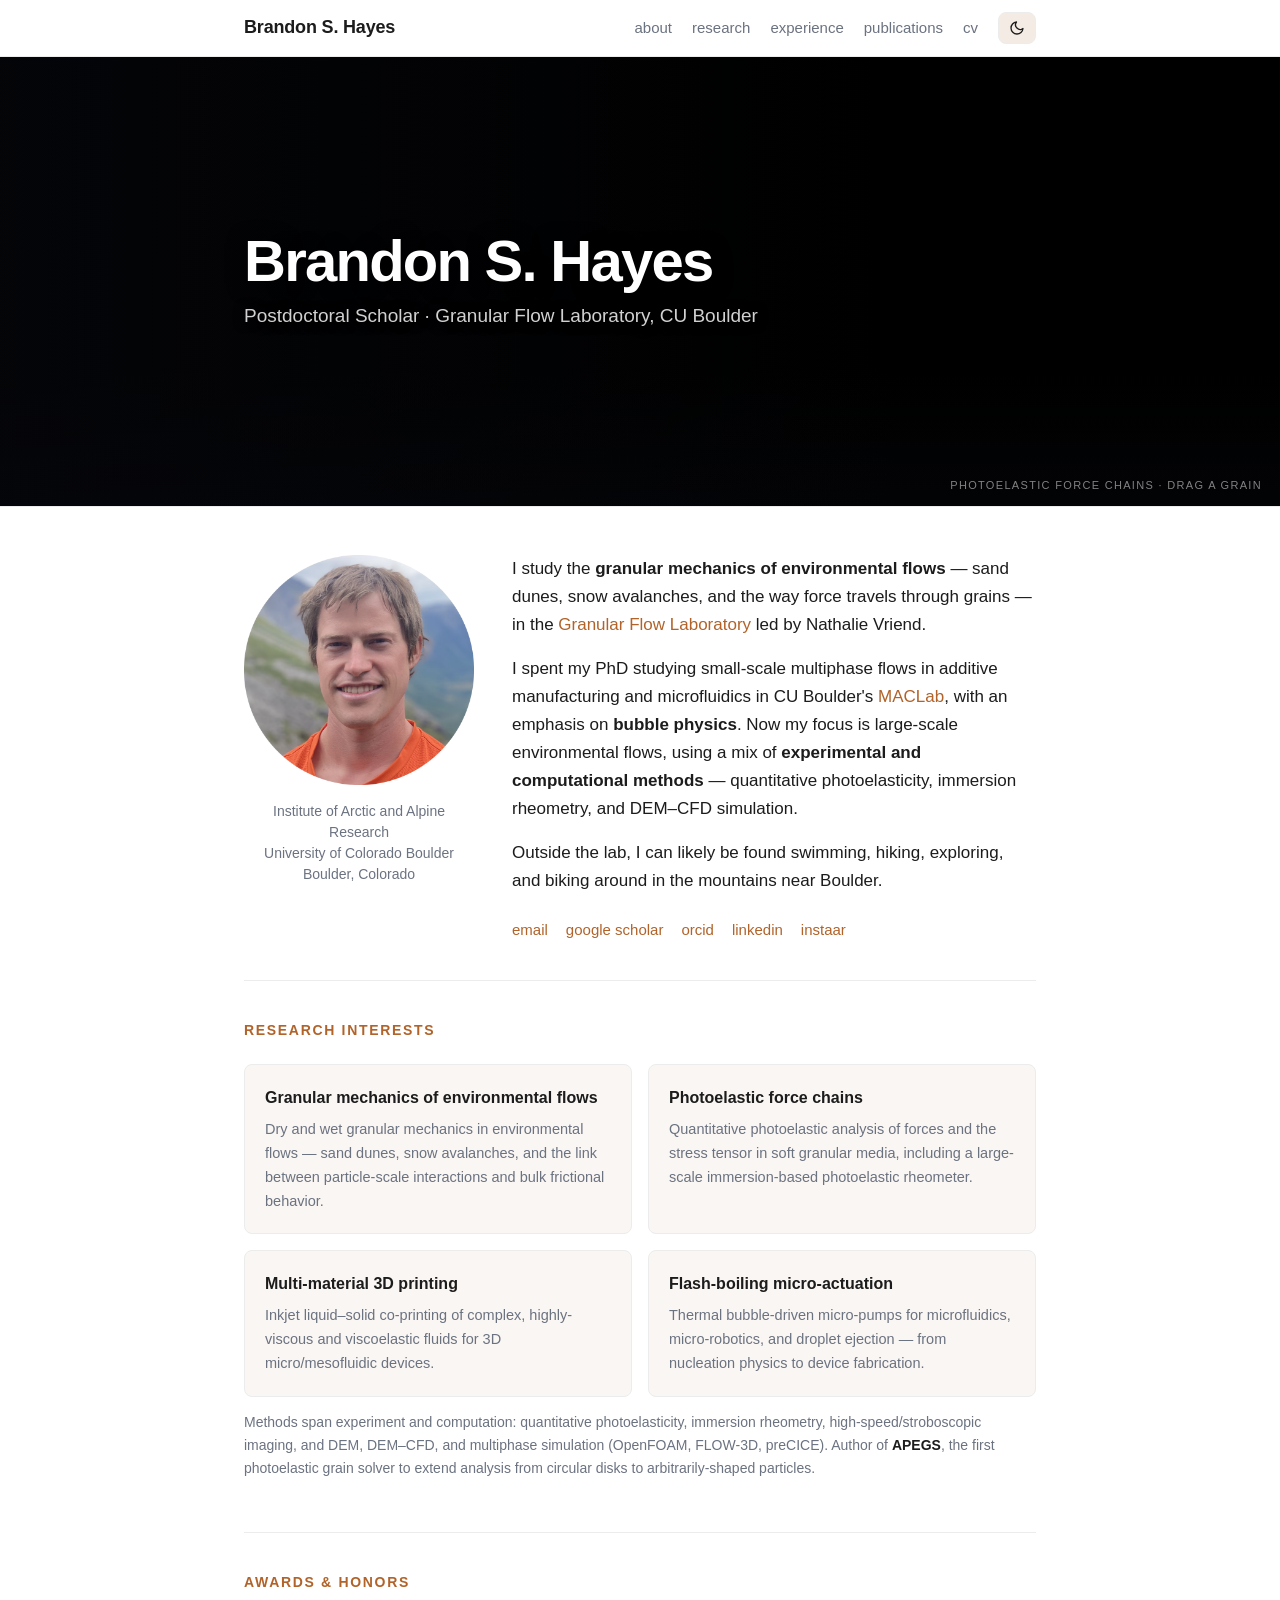
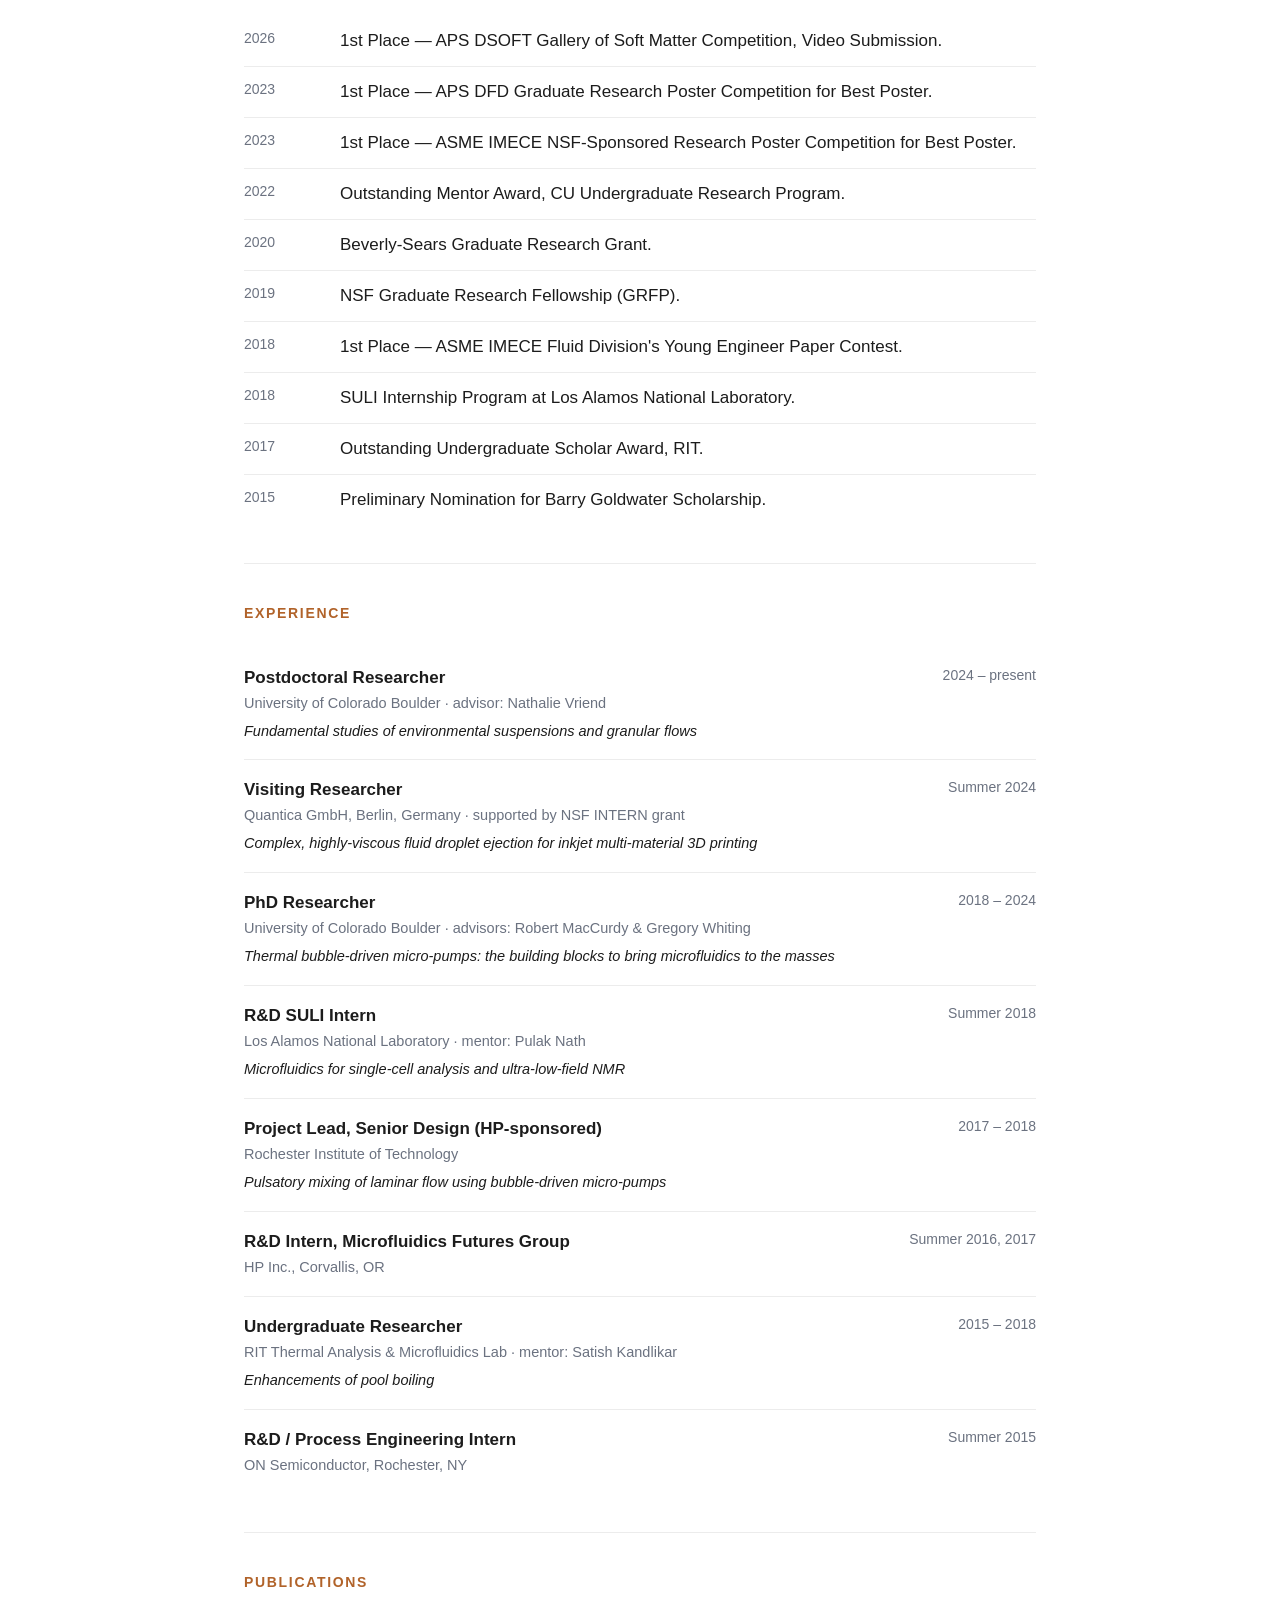
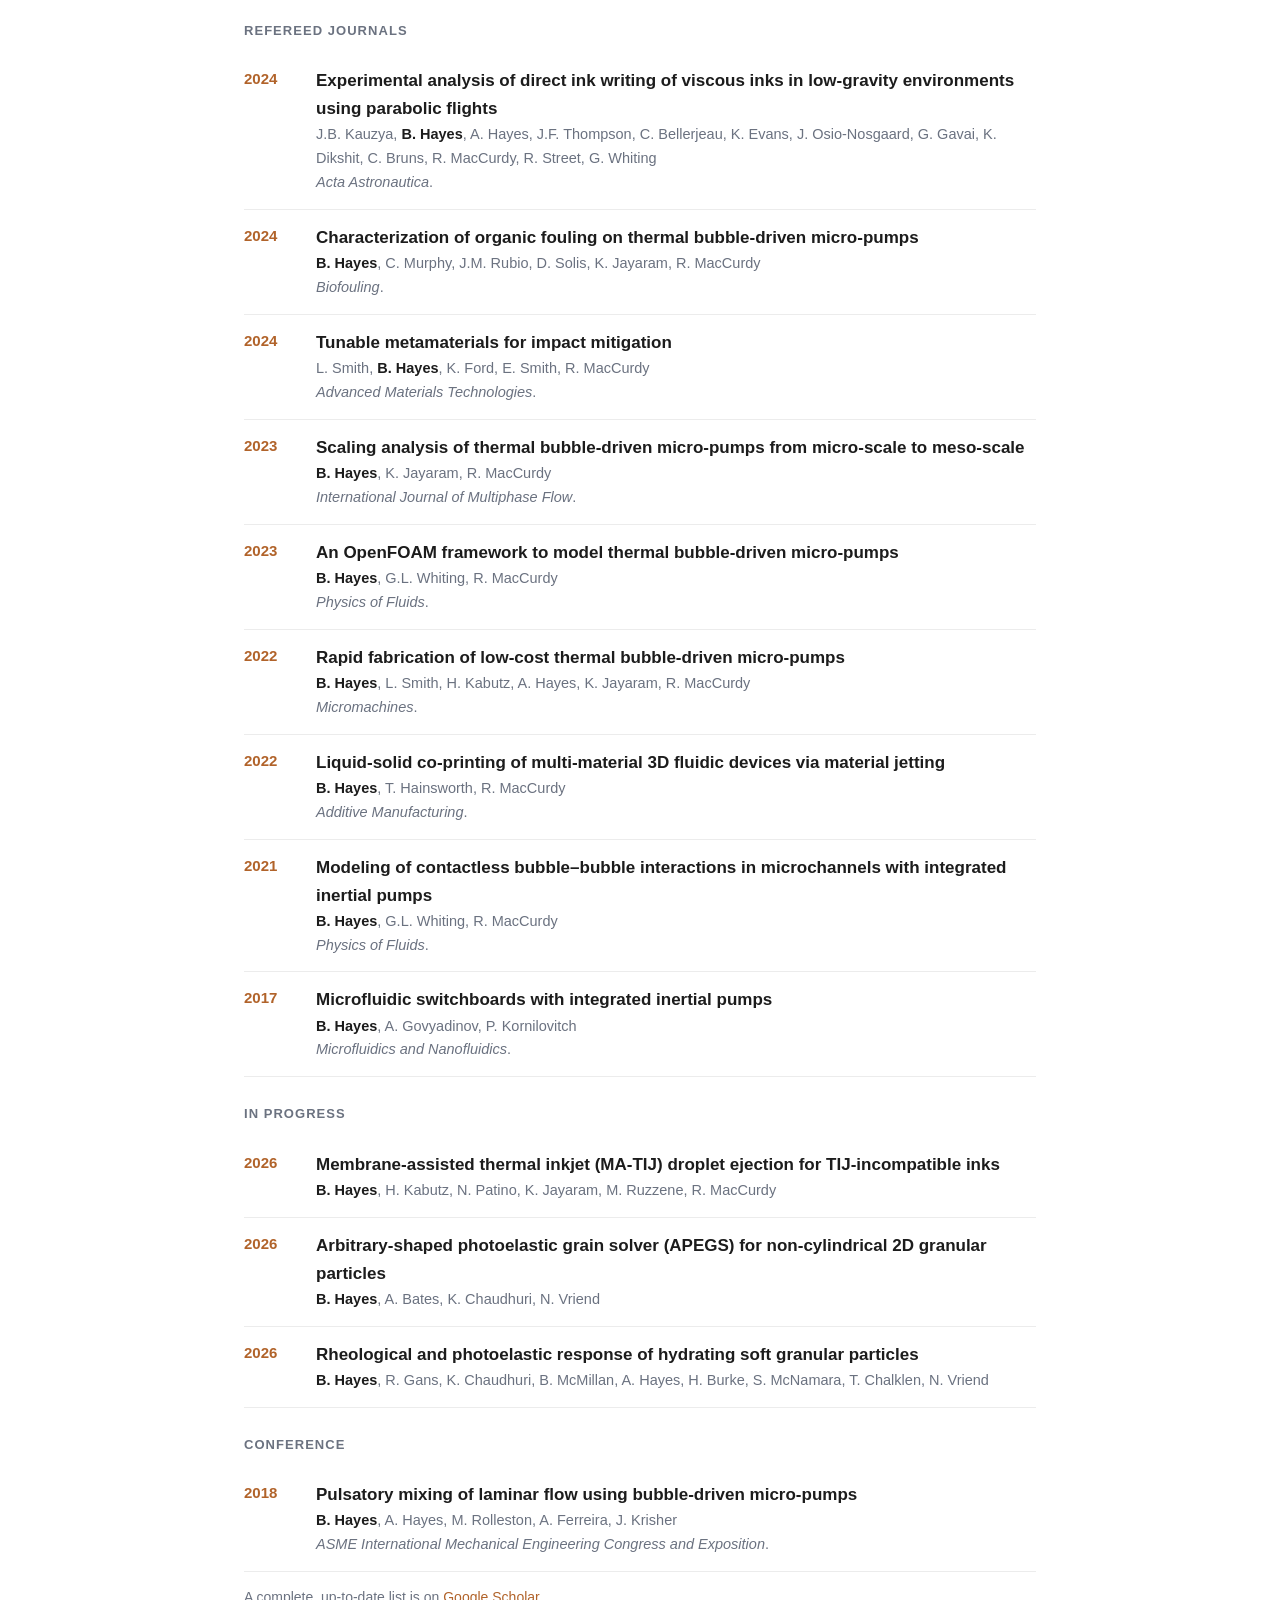
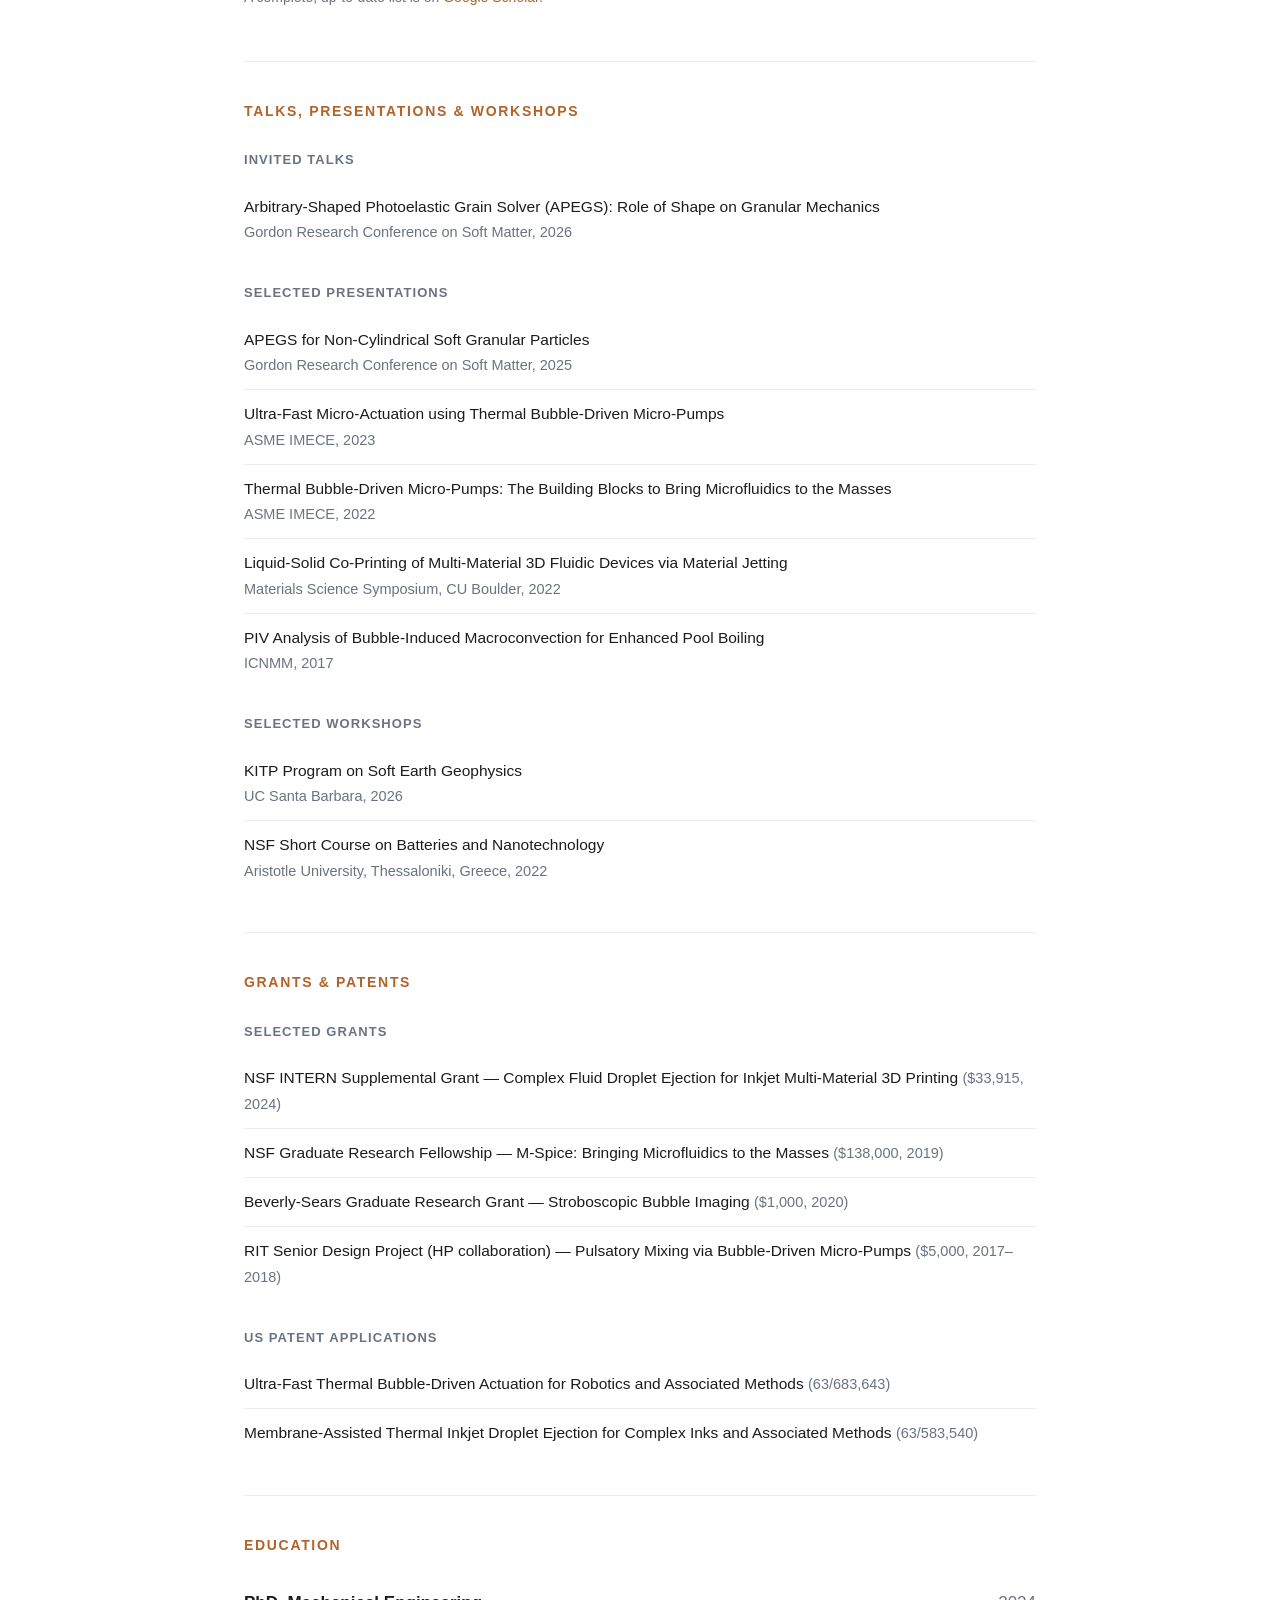
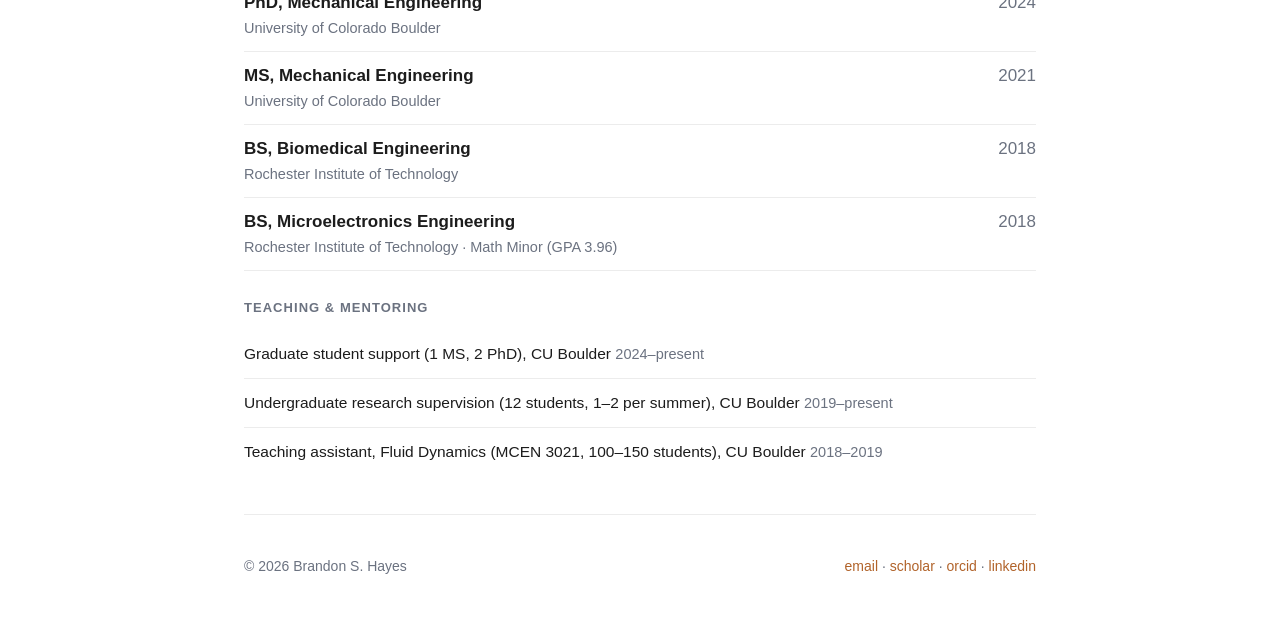
==== index.html @ 5bce7467 "Add files via upload" ====
<!DOCTYPE html>
<html lang="en">
<head>
  <meta charset="UTF-8" />
  <meta name="viewport" content="width=device-width, initial-scale=1, shrink-to-fit=no" />
  <meta name="author" content="Brandon Hayes" />
  <meta name="description" content="Brandon S. Hayes — postdoctoral researcher in granular mechanics of environmental flows at CU Boulder. Granular mechanics, computational fluid dynamics, microfluidics, additive manufacturing." />
  <meta name="keywords" content="granular mechanics, photoelasticity, force chains, microfluidics, additive manufacturing, bubble physics, CU Boulder" />
  <title>Brandon S. Hayes</title>
  <script>
    // Set theme before paint to avoid flash
    (function () {
      try {
        var stored = localStorage.getItem("theme");
        var sysDark = window.matchMedia("(prefers-color-scheme: dark)").matches;
        document.documentElement.setAttribute("data-theme", stored || (sysDark ? "dark" : "light"));
      } catch (e) { document.documentElement.setAttribute("data-theme", "light"); }
    })();
  </script>
  <style>
    :root[data-theme="light"] {
      --bg: #ffffff;
      --fg: #1c1c1c;
      --muted: #6b7280;
      --accent: #b1632a;
      --accent-soft: #f4ece4;
      --line: #ececec;
    }
    :root[data-theme="dark"] {
      --bg: #15171c;
      --fg: #e8e6e3;
      --muted: #9aa0a6;
      --accent: #e0935a;
      --accent-soft: #20222a;
      --line: #2a2d34;
    }
    :root {
      --maxw: 840px;
      --sans: -apple-system, BlinkMacSystemFont, "Segoe UI", Roboto, Helvetica, Arial, sans-serif;
    }
    * { box-sizing: border-box; }
    html { scroll-behavior: smooth; }
    body {
      margin: 0; background: var(--bg); color: var(--fg);
      font-family: var(--sans); font-size: 17px; line-height: 1.65;
      -webkit-font-smoothing: antialiased;
      transition: background .25s ease, color .25s ease;
    }
    a { color: var(--accent); text-decoration: none; }
    a:hover { text-decoration: underline; }
    .wrap { max-width: var(--maxw); margin: 0 auto; padding: 0 24px; }

    /* Nav */
    nav { position: sticky; top: 0; z-index: 20;
      background: color-mix(in srgb, var(--bg) 88%, transparent);
      backdrop-filter: saturate(140%) blur(10px);
      border-bottom: 1px solid var(--line); }
    .nav-inner { max-width: var(--maxw); margin: 0 auto; padding: 12px 24px;
      display: flex; align-items: center; justify-content: space-between; gap: 16px; }
    .brand { font-weight: 700; letter-spacing: -0.01em; font-size: 18px; }
    .nav-right { display: flex; align-items: center; gap: 20px; }
    .nav-links { display: flex; gap: 20px; flex-wrap: wrap; }
    .nav-links a { color: var(--muted); font-size: 15px; }
    .nav-links a:hover { color: var(--accent); text-decoration: none; }
    .toggle { background: var(--accent-soft); border: 1px solid var(--line); color: var(--fg);
      width: 38px; height: 32px; border-radius: 8px; cursor: pointer; font-size: 15px;
      display: inline-flex; align-items: center; justify-content: center; line-height: 1; }
    .toggle:hover { border-color: var(--accent); }

    /* Photoelastic banner */
    .banner { position: relative; width: 100%;
      height: clamp(320px, 50vh, 480px); background: #05060a; overflow: hidden;
      border-bottom: 1px solid var(--line); cursor: grab; }
    .banner:active { cursor: grabbing; }
    .banner canvas { position: absolute; inset: 0; width: 100%; height: 100%; display: block; }
    .banner::after { content: ""; position: absolute; inset: 0; pointer-events: none;
      background: linear-gradient(90deg, rgba(5,6,10,0.78) 0%, rgba(5,6,10,0.35) 42%, rgba(5,6,10,0) 70%),
                  linear-gradient(0deg, rgba(5,6,10,0.55) 0%, rgba(5,6,10,0) 30%); }
    .banner-overlay { position: absolute; inset: 0; z-index: 2; pointer-events: none;
      display: flex; flex-direction: column; justify-content: center;
      max-width: var(--maxw); margin: 0 auto; left: 0; right: 0; padding: 0 24px; }
    .banner-overlay h1 { color: #fff; margin: 0 0 10px;
      text-shadow: 0 2px 20px rgba(0,0,0,0.6); }
    .banner-overlay .subtitle { color: rgba(255,255,255,0.82); margin: 0;
      text-shadow: 0 1px 12px rgba(0,0,0,0.6); }
    .banner-caption { position: absolute; z-index: 2; bottom: 12px; right: 18px;
      font-size: 11px; letter-spacing: 0.12em; text-transform: uppercase;
      color: rgba(255,255,255,0.5); pointer-events: none; }

    /* Hero */
    header { padding: 60px 0 26px; }
    .about { padding: 48px 0 38px; border-top: none; }
    h1 { font-size: clamp(38px, 7vw, 58px); font-weight: 800; letter-spacing: -0.03em;
      line-height: 1.02; margin: 0 0 8px; }
    .subtitle { color: var(--muted); font-size: 19px; margin: 0 0 36px; }
    .intro { display: grid; grid-template-columns: 230px 1fr; gap: 38px; align-items: start; }
    .photo-col { text-align: center; }
    .photo { width: 230px; height: 230px; object-fit: cover; border-radius: 6px;
      background: transparent; display: block; }
    .contact { margin-top: 16px; font-size: 14px; color: var(--muted); line-height: 1.5; }
    .intro p { margin: 0 0 16px; }
    .intro p:first-child { margin-top: 0; }
    strong { color: var(--fg); }
    .socials { display: flex; gap: 18px; margin-top: 22px; flex-wrap: wrap; font-size: 15px; }

    /* Sections */
    section { padding: 38px 0; border-top: 1px solid var(--line); }
    h2 { font-size: 14px; text-transform: uppercase; letter-spacing: 0.12em;
      color: var(--accent); font-weight: 700; margin: 0 0 22px; }
    h3.sub { font-size: 13px; text-transform: uppercase; letter-spacing: 0.08em;
      color: var(--muted); font-weight: 700; margin: 26px 0 12px; }

    /* Research cards */
    .cards { display: grid; grid-template-columns: 1fr 1fr; gap: 16px; }
    .card { border: 1px solid var(--line); border-radius: 8px; padding: 20px;
      background: color-mix(in srgb, var(--accent-soft) 45%, var(--bg)); }
    .card h3 { margin: 0 0 6px; font-size: 16px; }
    .card p { margin: 0; font-size: 14.5px; color: var(--muted); }

    /* Log table (news / awards) */
    table.log { width: 100%; border-collapse: collapse; }
    table.log td { padding: 11px 0; border-bottom: 1px solid var(--line); vertical-align: top; }
    table.log td.date { white-space: nowrap; color: var(--muted); font-size: 14px; width: 96px; padding-right: 20px; }
    table.log tr:last-child td { border-bottom: none; }

    /* Experience */
    .exp { padding: 16px 0; border-bottom: 1px solid var(--line); }
    .exp:last-child { border-bottom: none; }
    .exp-head { display: flex; justify-content: space-between; gap: 16px; flex-wrap: wrap; }
    .exp .role { font-weight: 600; }
    .exp .org { color: var(--muted); font-size: 14.5px; }
    .exp .yr { color: var(--muted); font-size: 14px; white-space: nowrap; }
    .exp .proj { font-size: 14.5px; margin-top: 4px; font-style: italic; color: var(--fg); }

    /* Publications */
    .pub { padding: 14px 0; border-bottom: 1px solid var(--line); display: grid;
      grid-template-columns: 56px 1fr; gap: 16px; }
    .pub:last-child { border-bottom: none; }
    .pub .yr { color: var(--accent); font-weight: 700; font-size: 15px; }
    .pub .title { font-weight: 600; }
    .pub .meta { color: var(--muted); font-size: 14.5px; }
    .pub .authors b { color: var(--fg); }

    /* Generic list */
    ul.clean { list-style: none; padding: 0; margin: 0; }
    ul.clean li { padding: 11px 0; border-bottom: 1px solid var(--line); font-size: 15.5px; }
    ul.clean li:last-child { border-bottom: none; }
    ul.clean .venue { color: var(--muted); font-size: 14.5px; }

    /* CV items */
    .cv-item { display: grid; grid-template-columns: 1fr auto; gap: 12px; padding: 10px 0; border-bottom: 1px solid var(--line); }
    .cv-item:last-child { border-bottom: none; }
    .cv-item .deg { font-weight: 600; }
    .cv-item .place { color: var(--muted); font-size: 14.5px; }
    .cv-item .yr { color: var(--muted); white-space: nowrap; }
    .note { color: var(--muted); font-size: 14px; margin-top: 14px; }

    footer { padding: 40px 0 60px; border-top: 1px solid var(--line); color: var(--muted); font-size: 14px; }
    .footer-row { display: flex; justify-content: space-between; gap: 16px; flex-wrap: wrap; align-items: center; }

    @media (max-width: 640px) {
      .intro { grid-template-columns: 1fr; gap: 24px; }
      .photo-col { width: 100%; }
      .photo { width: 220px; height: 220px; margin: 0 auto; }
      .cards { grid-template-columns: 1fr; }
      .nav-links { display: none; }
    }
  </style>
</head>
<body>
  <nav>
    <div class="nav-inner">
      <span class="brand">Brandon S. Hayes</span>
      <div class="nav-right">
        <div class="nav-links">
          <a href="#about">about</a>
          <a href="#research">research</a>
          <a href="#experience">experience</a>
          <a href="#publications">publications</a>
          <a href="Brandon%20Hayes%20CV.pdf" download="Brandon-Hayes-CV.pdf" target="_blank" rel="noopener">cv</a>
        </div>
        <button class="toggle" id="themeToggle" aria-label="Toggle dark mode" title="Toggle dark mode"></button>
      </div>
    </div>
  </nav>

  <div class="banner" id="banner">
    <canvas id="poesim"></canvas>
    <div class="banner-overlay">
      <h1>Brandon S. Hayes</h1>
      <p class="subtitle">Postdoctoral Scholar &middot; Granular Flow Laboratory, CU Boulder</p>
    </div>
    <span class="banner-caption">Photoelastic force chains &middot; drag a grain</span>
  </div>

  <div class="wrap">
    <section id="about" class="about">
      <div class="intro">
        <div class="photo-col">
          <img class="photo" alt="Brandon Hayes"
            src="Brandon-Hayes-IMG_6975.avif" />
          <div class="contact">
            Institute of Arctic and Alpine Research<br />
            University of Colorado Boulder<br />
            Boulder, Colorado
          </div>
        </div>
        <div>
          <p>I study the <strong>granular mechanics of environmental flows</strong> &mdash; sand dunes, snow avalanches, and the way force travels through grains &mdash; in the <a href="https://www.colorado.edu/instaar/node/1651">Granular Flow Laboratory</a> led by Nathalie Vriend.</p>
          <p>I spent my PhD studying small-scale multiphase flows in additive manufacturing and microfluidics in CU Boulder's <a href="https://maccurdy.wixsite.com/maclab/microfluidics">MACLab</a>, with an emphasis on <strong>bubble physics</strong>. Now my focus is large-scale environmental flows, using a mix of <strong>experimental and computational methods</strong> &mdash; quantitative photoelasticity, immersion rheometry, and DEM&ndash;CFD simulation.</p>
          <p>Outside the lab, I can likely be found swimming, hiking, exploring, and biking around in the mountains near Boulder.</p>

          <div class="socials">
            <a href="mailto:Brandon.Hayes@Colorado.EDU">email</a>
            <a href="https://scholar.google.com/citations?hl=en&amp;user=d2uAwp8AAAAJ&amp;view_op=list_works&amp;sortby=pubdate">google scholar</a>
            <a href="https://orcid.org/0000-0002-3227-196X">orcid</a>
            <a href="https://www.linkedin.com/in/brandon-hayes-863ab4a2/">linkedin</a>
            <a href="https://www.colorado.edu/instaar/brandon-hayes">instaar</a>
          </div>
        </div>
      </div>
    </section>

    <section id="research">
      <h2>Research interests</h2>
      <div class="cards">
        <div class="card">
          <h3>Granular mechanics of environmental flows</h3>
          <p>Dry and wet granular mechanics in environmental flows &mdash; sand dunes, snow avalanches, and the link between particle-scale interactions and bulk frictional behavior.</p>
        </div>
        <div class="card">
          <h3>Photoelastic force chains</h3>
          <p>Quantitative photoelastic analysis of forces and the stress tensor in soft granular media, including a large-scale immersion-based photoelastic rheometer.</p>
        </div>
        <div class="card">
          <h3>Multi-material 3D printing</h3>
          <p>Inkjet liquid&ndash;solid co-printing of complex, highly-viscous and viscoelastic fluids for 3D micro/mesofluidic devices.</p>
        </div>
        <div class="card">
          <h3>Flash-boiling micro-actuation</h3>
          <p>Thermal bubble-driven micro-pumps for microfluidics, micro-robotics, and droplet ejection &mdash; from nucleation physics to device fabrication.</p>
        </div>
      </div>
      <p class="note">Methods span experiment and computation: quantitative photoelasticity, immersion rheometry, high-speed/stroboscopic imaging, and DEM, DEM&ndash;CFD, and multiphase simulation (OpenFOAM, FLOW-3D, preCICE). Author of <strong>APEGS</strong>, the first photoelastic grain solver to extend analysis from circular disks to arbitrarily-shaped particles.</p>
    </section>

    <section id="news">
      <h2>Awards &amp; honors</h2>
      <table class="log">
        <tr><td class="date">2026</td><td>1st Place &mdash; APS DSOFT Gallery of Soft Matter Competition, Video Submission.</td></tr>
        <tr><td class="date">2023</td><td>1st Place &mdash; APS DFD Graduate Research Poster Competition for Best Poster.</td></tr>
        <tr><td class="date">2023</td><td>1st Place &mdash; ASME IMECE NSF-Sponsored Research Poster Competition for Best Poster.</td></tr>
        <tr><td class="date">2022</td><td>Outstanding Mentor Award, CU Undergraduate Research Program.</td></tr>
        <tr><td class="date">2020</td><td>Beverly-Sears Graduate Research Grant.</td></tr>
        <tr><td class="date">2019</td><td>NSF Graduate Research Fellowship (GRFP).</td></tr>
        <tr><td class="date">2018</td><td>1st Place &mdash; ASME IMECE Fluid Division's Young Engineer Paper Contest.</td></tr>
        <tr><td class="date">2018</td><td>SULI Internship Program at Los Alamos National Laboratory.</td></tr>
        <tr><td class="date">2017</td><td>Outstanding Undergraduate Scholar Award, RIT.</td></tr>
        <tr><td class="date">2015</td><td>Preliminary Nomination for Barry Goldwater Scholarship.</td></tr>
      </table>
    </section>

    <section id="experience">
      <h2>Experience</h2>

      <div class="exp">
        <div class="exp-head"><span class="role">Postdoctoral Researcher</span><span class="yr">2024 &ndash; present</span></div>
        <div class="org">University of Colorado Boulder &middot; advisor: Nathalie Vriend</div>
        <div class="proj">Fundamental studies of environmental suspensions and granular flows</div>
      </div>
      <div class="exp">
        <div class="exp-head"><span class="role">Visiting Researcher</span><span class="yr">Summer 2024</span></div>
        <div class="org">Quantica GmbH, Berlin, Germany &middot; supported by NSF INTERN grant</div>
        <div class="proj">Complex, highly-viscous fluid droplet ejection for inkjet multi-material 3D printing</div>
      </div>
      <div class="exp">
        <div class="exp-head"><span class="role">PhD Researcher</span><span class="yr">2018 &ndash; 2024</span></div>
        <div class="org">University of Colorado Boulder &middot; advisors: Robert MacCurdy &amp; Gregory Whiting</div>
        <div class="proj">Thermal bubble-driven micro-pumps: the building blocks to bring microfluidics to the masses</div>
      </div>
      <div class="exp">
        <div class="exp-head"><span class="role">R&amp;D SULI Intern</span><span class="yr">Summer 2018</span></div>
        <div class="org">Los Alamos National Laboratory &middot; mentor: Pulak Nath</div>
        <div class="proj">Microfluidics for single-cell analysis and ultra-low-field NMR</div>
      </div>
      <div class="exp">
        <div class="exp-head"><span class="role">Project Lead, Senior Design (HP-sponsored)</span><span class="yr">2017 &ndash; 2018</span></div>
        <div class="org">Rochester Institute of Technology</div>
        <div class="proj">Pulsatory mixing of laminar flow using bubble-driven micro-pumps</div>
      </div>
      <div class="exp">
        <div class="exp-head"><span class="role">R&amp;D Intern, Microfluidics Futures Group</span><span class="yr">Summer 2016, 2017</span></div>
        <div class="org">HP Inc., Corvallis, OR</div>
      </div>
      <div class="exp">
        <div class="exp-head"><span class="role">Undergraduate Researcher</span><span class="yr">2015 &ndash; 2018</span></div>
        <div class="org">RIT Thermal Analysis &amp; Microfluidics Lab &middot; mentor: Satish Kandlikar</div>
        <div class="proj">Enhancements of pool boiling</div>
      </div>
      <div class="exp">
        <div class="exp-head"><span class="role">R&amp;D / Process Engineering Intern</span><span class="yr">Summer 2015</span></div>
        <div class="org">ON Semiconductor, Rochester, NY</div>
      </div>
    </section>

    <section id="publications">
      <h2>Publications</h2>

      <h3 class="sub">Refereed journals</h3>
      <div class="pub"><div class="yr">2024</div><div>
        <div class="title">Experimental analysis of direct ink writing of viscous inks in low-gravity environments using parabolic flights</div>
        <div class="meta authors">J.B. Kauzya, <b>B. Hayes</b>, A. Hayes, J.F. Thompson, C. Bellerjeau, K. Evans, J. Osio-Nosgaard, G. Gavai, K. Dikshit, C. Bruns, R. MacCurdy, R. Street, G. Whiting</div>
        <div class="meta"><em>Acta Astronautica</em>.</div></div></div>
      <div class="pub"><div class="yr">2024</div><div>
        <div class="title">Characterization of organic fouling on thermal bubble-driven micro-pumps</div>
        <div class="meta authors"><b>B. Hayes</b>, C. Murphy, J.M. Rubio, D. Solis, K. Jayaram, R. MacCurdy</div>
        <div class="meta"><em>Biofouling</em>.</div></div></div>
      <div class="pub"><div class="yr">2024</div><div>
        <div class="title">Tunable metamaterials for impact mitigation</div>
        <div class="meta authors">L. Smith, <b>B. Hayes</b>, K. Ford, E. Smith, R. MacCurdy</div>
        <div class="meta"><em>Advanced Materials Technologies</em>.</div></div></div>
      <div class="pub"><div class="yr">2023</div><div>
        <div class="title">Scaling analysis of thermal bubble-driven micro-pumps from micro-scale to meso-scale</div>
        <div class="meta authors"><b>B. Hayes</b>, K. Jayaram, R. MacCurdy</div>
        <div class="meta"><em>International Journal of Multiphase Flow</em>.</div></div></div>
      <div class="pub"><div class="yr">2023</div><div>
        <div class="title">An OpenFOAM framework to model thermal bubble-driven micro-pumps</div>
        <div class="meta authors"><b>B. Hayes</b>, G.L. Whiting, R. MacCurdy</div>
        <div class="meta"><em>Physics of Fluids</em>.</div></div></div>
      <div class="pub"><div class="yr">2022</div><div>
        <div class="title">Rapid fabrication of low-cost thermal bubble-driven micro-pumps</div>
        <div class="meta authors"><b>B. Hayes</b>, L. Smith, H. Kabutz, A. Hayes, K. Jayaram, R. MacCurdy</div>
        <div class="meta"><em>Micromachines</em>.</div></div></div>
      <div class="pub"><div class="yr">2022</div><div>
        <div class="title">Liquid-solid co-printing of multi-material 3D fluidic devices via material jetting</div>
        <div class="meta authors"><b>B. Hayes</b>, T. Hainsworth, R. MacCurdy</div>
        <div class="meta"><em>Additive Manufacturing</em>.</div></div></div>
      <div class="pub"><div class="yr">2021</div><div>
        <div class="title">Modeling of contactless bubble&ndash;bubble interactions in microchannels with integrated inertial pumps</div>
        <div class="meta authors"><b>B. Hayes</b>, G.L. Whiting, R. MacCurdy</div>
        <div class="meta"><em>Physics of Fluids</em>.</div></div></div>
      <div class="pub"><div class="yr">2017</div><div>
        <div class="title">Microfluidic switchboards with integrated inertial pumps</div>
        <div class="meta authors"><b>B. Hayes</b>, A. Govyadinov, P. Kornilovitch</div>
        <div class="meta"><em>Microfluidics and Nanofluidics</em>.</div></div></div>

      <h3 class="sub">In progress</h3>
      <div class="pub"><div class="yr">2026</div><div>
        <div class="title">Membrane-assisted thermal inkjet (MA-TIJ) droplet ejection for TIJ-incompatible inks</div>
        <div class="meta authors"><b>B. Hayes</b>, H. Kabutz, N. Patino, K. Jayaram, M. Ruzzene, R. MacCurdy</div></div></div>
      <div class="pub"><div class="yr">2026</div><div>
        <div class="title">Arbitrary-shaped photoelastic grain solver (APEGS) for non-cylindrical 2D granular particles</div>
        <div class="meta authors"><b>B. Hayes</b>, A. Bates, K. Chaudhuri, N. Vriend</div></div></div>
      <div class="pub"><div class="yr">2026</div><div>
        <div class="title">Rheological and photoelastic response of hydrating soft granular particles</div>
        <div class="meta authors"><b>B. Hayes</b>, R. Gans, K. Chaudhuri, B. McMillan, A. Hayes, H. Burke, S. McNamara, T. Chalklen, N. Vriend</div></div></div>

      <h3 class="sub">Conference</h3>
      <div class="pub"><div class="yr">2018</div><div>
        <div class="title">Pulsatory mixing of laminar flow using bubble-driven micro-pumps</div>
        <div class="meta authors"><b>B. Hayes</b>, A. Hayes, M. Rolleston, A. Ferreira, J. Krisher</div>
        <div class="meta"><em>ASME International Mechanical Engineering Congress and Exposition</em>.</div></div></div>

      <p class="note">A complete, up-to-date list is on
        <a href="https://scholar.google.com/citations?hl=en&amp;user=d2uAwp8AAAAJ&amp;view_op=list_works&amp;sortby=pubdate">Google Scholar</a>.</p>
    </section>

    <section id="talks">
      <h2>Talks, presentations &amp; workshops</h2>

      <h3 class="sub">Invited talks</h3>
      <ul class="clean">
        <li>Arbitrary-Shaped Photoelastic Grain Solver (APEGS): Role of Shape on Granular Mechanics<br />
          <span class="venue">Gordon Research Conference on Soft Matter, 2026</span></li>
      </ul>

      <h3 class="sub">Selected presentations</h3>
      <ul class="clean">
        <li>APEGS for Non-Cylindrical Soft Granular Particles<br /><span class="venue">Gordon Research Conference on Soft Matter, 2025</span></li>
        <li>Ultra-Fast Micro-Actuation using Thermal Bubble-Driven Micro-Pumps<br /><span class="venue">ASME IMECE, 2023</span></li>
        <li>Thermal Bubble-Driven Micro-Pumps: The Building Blocks to Bring Microfluidics to the Masses<br /><span class="venue">ASME IMECE, 2022</span></li>
        <li>Liquid-Solid Co-Printing of Multi-Material 3D Fluidic Devices via Material Jetting<br /><span class="venue">Materials Science Symposium, CU Boulder, 2022</span></li>
        <li>PIV Analysis of Bubble-Induced Macroconvection for Enhanced Pool Boiling<br /><span class="venue">ICNMM, 2017</span></li>
      </ul>

      <h3 class="sub">Selected workshops</h3>
      <ul class="clean">
        <li>KITP Program on Soft Earth Geophysics<br /><span class="venue">UC Santa Barbara, 2026</span></li>
        <li>NSF Short Course on Batteries and Nanotechnology<br /><span class="venue">Aristotle University, Thessaloniki, Greece, 2022</span></li>
      </ul>
    </section>

    <section id="grants">
      <h2>Grants &amp; patents</h2>

      <h3 class="sub">Selected grants</h3>
      <ul class="clean">
        <li>NSF INTERN Supplemental Grant &mdash; Complex Fluid Droplet Ejection for Inkjet Multi-Material 3D Printing <span class="venue">($33,915, 2024)</span></li>
        <li>NSF Graduate Research Fellowship &mdash; M-Spice: Bringing Microfluidics to the Masses <span class="venue">($138,000, 2019)</span></li>
        <li>Beverly-Sears Graduate Research Grant &mdash; Stroboscopic Bubble Imaging <span class="venue">($1,000, 2020)</span></li>
        <li>RIT Senior Design Project (HP collaboration) &mdash; Pulsatory Mixing via Bubble-Driven Micro-Pumps <span class="venue">($5,000, 2017&ndash;2018)</span></li>
      </ul>

      <h3 class="sub">US patent applications</h3>
      <ul class="clean">
        <li>Ultra-Fast Thermal Bubble-Driven Actuation for Robotics and Associated Methods <span class="venue">(63/683,643)</span></li>
        <li>Membrane-Assisted Thermal Inkjet Droplet Ejection for Complex Inks and Associated Methods <span class="venue">(63/583,540)</span></li>
      </ul>
    </section>

    <section id="cv">
      <h2>Education</h2>
      <div class="cv-item"><div><span class="deg">PhD, Mechanical Engineering</span><div class="place">University of Colorado Boulder</div></div><div class="yr">2024</div></div>
      <div class="cv-item"><div><span class="deg">MS, Mechanical Engineering</span><div class="place">University of Colorado Boulder</div></div><div class="yr">2021</div></div>
      <div class="cv-item"><div><span class="deg">BS, Biomedical Engineering</span><div class="place">Rochester Institute of Technology</div></div><div class="yr">2018</div></div>
      <div class="cv-item"><div><span class="deg">BS, Microelectronics Engineering</span><div class="place">Rochester Institute of Technology &middot; Math Minor (GPA 3.96)</div></div><div class="yr">2018</div></div>

      <h3 class="sub">Teaching &amp; mentoring</h3>
      <ul class="clean">
        <li>Graduate student support (1 MS, 2 PhD), CU Boulder <span class="venue">2024&ndash;present</span></li>
        <li>Undergraduate research supervision (12 students, 1&ndash;2 per summer), CU Boulder <span class="venue">2019&ndash;present</span></li>
        <li>Teaching assistant, Fluid Dynamics (MCEN 3021, 100&ndash;150 students), CU Boulder <span class="venue">2018&ndash;2019</span></li>
      </ul>
    </section>

    <footer>
      <div class="footer-row">
        <span>&copy; 2026 Brandon S. Hayes</span>
        <span>
          <a href="mailto:Brandon.Hayes@Colorado.EDU">email</a> &middot;
          <a href="https://scholar.google.com/citations?hl=en&amp;user=d2uAwp8AAAAJ">scholar</a> &middot;
          <a href="https://orcid.org/0000-0002-3227-196X">orcid</a> &middot;
          <a href="https://www.linkedin.com/in/brandon-hayes-863ab4a2/">linkedin</a>
        </span>
      </div>
    </footer>
  </div>

  <script>
    (function () {
      var btn = document.getElementById("themeToggle");
      var moonIcon = '<svg width="16" height="16" viewBox="0 0 24 24" fill="none" stroke="currentColor" stroke-width="2" stroke-linecap="round" stroke-linejoin="round"><path d="M21 12.79A9 9 0 1 1 11.21 3 7 7 0 0 0 21 12.79z"/></svg>';
      var sunIcon = '<svg width="16" height="16" viewBox="0 0 24 24" fill="none" stroke="currentColor" stroke-width="2" stroke-linecap="round" stroke-linejoin="round"><circle cx="12" cy="12" r="4"/><line x1="12" y1="1.5" x2="12" y2="4"/><line x1="12" y1="20" x2="12" y2="22.5"/><line x1="1.5" y1="12" x2="4" y2="12"/><line x1="20" y1="12" x2="22.5" y2="12"/><line x1="4.2" y1="4.2" x2="6" y2="6"/><line x1="18" y1="18" x2="19.8" y2="19.8"/><line x1="4.2" y1="19.8" x2="6" y2="18"/><line x1="18" y1="6" x2="19.8" y2="4.2"/></svg>';
      function setIcon() {
        var t = document.documentElement.getAttribute("data-theme");
        btn.innerHTML = t === "dark" ? sunIcon : moonIcon;
      }
      setIcon();
      btn.addEventListener("click", function () {
        var cur = document.documentElement.getAttribute("data-theme");
        var next = cur === "dark" ? "light" : "dark";
        document.documentElement.setAttribute("data-theme", next);
        try { localStorage.setItem("theme", next); } catch (e) {}
        setIcon();
      });
    })();
  </script>

  <!-- Photoelastic polariscope simulation -->
  <script>
    (function () {
      var canvas = document.getElementById("poesim");
      if (!canvas) return;
      var ctx = canvas.getContext("2d");
      var DPR = Math.min(window.devicePixelRatio || 1, 2);
      var W = 0, H = 0;

      // Offscreen buffer for the per-pixel photoelastic field (full-resolution)
      var PS = 1.0;                 // compute scale (pixels) — 1.0 = full CSS resolution
      var off = document.createElement("canvas");
      var offctx = off.getContext("2d");
      var offW = 1, offH = 1, buf = null, u32 = null;
      var BLACK = (255 << 24) >>> 0; // opaque black, little-endian RGBA

      function resize() {
        var r = canvas.getBoundingClientRect();
        W = r.width; H = r.height;
        canvas.width = Math.round(W * DPR);
        canvas.height = Math.round(H * DPR);
        ctx.setTransform(DPR, 0, 0, DPR, 0, 0);
        offW = Math.max(1, Math.round(W * PS));
        offH = Math.max(1, Math.round(H * PS));
        off.width = offW; off.height = offH;
        buf = new Uint8ClampedArray(offW * offH * 4);
        u32 = new Uint32Array(buf.buffer);
      }
      resize();
      window.addEventListener("resize", function () { resize(); parts.length = 0; dragIndex = -1; });

      // --- physics params (soft-disk DEM) ---
      var G = 780;        // gravity
      var K = 1400;       // contact stiffness
      var DAMP = 0.9;     // contact velocity damping
      var WALLR = 0.25;   // wall restitution
      var CAPOV = 8;      // overlap cap for force (stability)
      var VMAX = 820;     // speed clamp
      var parts = [];

      // --- photoelastic rendering params ---
      var Fref = 950;     // force normalisation (lower = chains visible at rest)
      var FR = 1.5;       // fringe gain (fringe orders per unit stress)
      var rMin = 2.2;     // near-contact stress clamp

      function clamp(v, a, b) { return v < a ? a : (v > b ? b : v); }
      function targetN() {
        var rAvg = H * 0.057;
        return clamp(Math.round(W * H * 0.48 / (Math.PI * rAvg * rAvg)), 58, 144);
      }

      function spawn() {
        var r = H * (0.042 + Math.random() * 0.03);
        parts.push({
          x: r + Math.random() * (W - 2 * r),
          y: -r - Math.random() * 160,
          vx: (Math.random() - 0.5) * 30,
          vy: 40 + Math.random() * 60,
          r: r, f: 0, cts: []
        });
      }

      var mouse = { x: -1e4, y: -1e4, active: false };
      var dragIndex = -1;
      function ptr(e) { var rct = canvas.getBoundingClientRect(); mouse.x = e.clientX - rct.left; mouse.y = e.clientY - rct.top; mouse.active = true; }
      canvas.addEventListener("pointermove", ptr);
      canvas.addEventListener("pointerdown", function (e) {
        ptr(e);
        var best = -1, bd = 1e18;
        for (var i = 0; i < parts.length; i++) {
          var p = parts[i], dx = p.x - mouse.x, dy = p.y - mouse.y, d2 = dx * dx + dy * dy;
          if (d2 < p.r * p.r && d2 < bd) { bd = d2; best = i; }
        }
        if (best >= 0) { dragIndex = best; parts[best].vx = 0; parts[best].vy = 0; try { canvas.setPointerCapture(e.pointerId); } catch (_) {} e.preventDefault(); }
      });
      function endDrag(e) { dragIndex = -1; if (e && e.pointerId != null) { try { canvas.releasePointerCapture(e.pointerId); } catch (_) {} } }
      canvas.addEventListener("pointerup", endDrag);
      canvas.addEventListener("pointercancel", endDrag);
      canvas.addEventListener("pointerleave", function () { if (dragIndex < 0) { mouse.active = false; mouse.x = -1e4; mouse.y = -1e4; } });

      function step(dt) {
        var N = targetN(), i, j;
        spawnTimer += dt;
        if (parts.length < N && spawnTimer > 0.06) { spawn(); spawnTimer = 0; }

        for (i = 0; i < parts.length; i++) { parts[i].f = 0; parts[i].cts.length = 0; }

        // gravity; the dragged grain is driven toward the cursor instead of falling
        for (i = 0; i < parts.length; i++) {
          if (i === dragIndex) {
            var gp = parts[i];
            var tvx = (mouse.x - gp.x) / dt, tvy = (mouse.y - gp.y) / dt;
            var ts = Math.hypot(tvx, tvy), VD = 2400;
            if (ts > VD) { tvx *= VD / ts; tvy *= VD / ts; }
            gp.vx = tvx; gp.vy = tvy;
          } else {
            parts[i].vy += G * dt;
          }
        }

        // particle-particle contacts (store contact direction + force on each disk)
        for (i = 0; i < parts.length; i++) {
          var a = parts[i];
          for (j = i + 1; j < parts.length; j++) {
            var b = parts[j];
            var dx = b.x - a.x, dy = b.y - a.y, d = Math.hypot(dx, dy), rr = a.r + b.r;
            if (d < rr && d > 0.0001) {
              var ov = rr - d, nx = dx / d, ny = dy / d;
              var f = K * Math.min(ov, CAPOV);
              a.vx -= nx * f * dt; a.vy -= ny * f * dt;
              b.vx += nx * f * dt; b.vy += ny * f * dt;
              a.f += f; b.f += f;
              a.cts.push({ ux: nx, uy: ny, f: f });    // outward dir from a toward b
              b.cts.push({ ux: -nx, uy: -ny, f: f });  // outward dir from b toward a
              a.x -= nx * ov * 0.5; a.y -= ny * ov * 0.5;
              b.x += nx * ov * 0.5; b.y += ny * ov * 0.5;
              a.vx *= DAMP; a.vy *= DAMP; b.vx *= DAMP; b.vy *= DAMP;
            }
          }
        }

        // integrate + rectangular walls (left / right / floor) with contact registration
        for (i = 0; i < parts.length; i++) {
          var q = parts[i];
          var sp = Math.hypot(q.vx, q.vy);
          if (i !== dragIndex && sp > VMAX) { q.vx *= VMAX / sp; q.vy *= VMAX / sp; }
          q.x += q.vx * dt; q.y += q.vy * dt;
          var pen, fw;
          if (q.x < q.r) { pen = q.r - q.x; fw = K * Math.min(pen, CAPOV); q.x = q.r; q.vx = -q.vx * WALLR; q.f += fw; q.cts.push({ ux: -1, uy: 0, f: fw }); }
          if (q.x > W - q.r) { pen = q.x - (W - q.r); fw = K * Math.min(pen, CAPOV); q.x = W - q.r; q.vx = -q.vx * WALLR; q.f += fw; q.cts.push({ ux: 1, uy: 0, f: fw }); }
          if (q.y > H - q.r) { pen = q.y - (H - q.r); fw = K * Math.min(pen, CAPOV); if (fw < 300) fw = 300; q.y = H - q.r; q.vy = -q.vy * WALLR; q.vx *= 0.94; q.f += fw; q.cts.push({ ux: 0, uy: 1, f: fw }); }
        }

        // Cap only EXCESSIVE penetration of the dragged grain. Grains may still touch
        // and press together (so contacts/chains stay strong and trapped grains can be
        // pulled free), but the held grain can't sink deep into another or tunnel past
        // one wedged in a corner.
        if (dragIndex >= 0 && dragIndex < parts.length) {
          var dgp = parts[dragIndex];
          var maxPen = 0.15 * dgp.r;
          for (var it = 0; it < 3; it++) {
            for (var m = 0; m < parts.length; m++) {
              if (m === dragIndex) continue;
              var o = parts[m];
              var rdx = dgp.x - o.x, rdy = dgp.y - o.y, rdd = Math.hypot(rdx, rdy), sumr = dgp.r + o.r;
              if (rdd < sumr - maxPen && rdd > 0.0001) {
                var push = (sumr - maxPen) - rdd, rnx = rdx / rdd, rny = rdy / rdd;
                dgp.x += rnx * push; dgp.y += rny * push;
              }
            }
            dgp.x = clamp(dgp.x, dgp.r, W - dgp.r);
            dgp.y = clamp(dgp.y, dgp.r, H - dgp.r);
          }
        }
      }

      // Photoelastic isochromatics: superpose the Flamant point-load solution for
      // every contact, draw dark-field fringes I = sin^2(pi*FR*(s1-s2)) over a faint
      // translucent glass body; pure monochrome, additive so overlaps read as glass.
      function draw() {
        u32.fill(BLACK);
        for (var i = 0; i < parts.length; i++) {
          var p = parts[i], cts = p.cts, nc = cts.length;
          var cxB = p.x * PS, cyB = p.y * PS, rB = p.r * PS, rW = p.r, invR = 1 / rW;
          var x0 = Math.max(0, Math.floor(cxB - rB)), x1 = Math.min(offW - 1, Math.ceil(cxB + rB));
          var y0 = Math.max(0, Math.floor(cyB - rB)), y1 = Math.min(offH - 1, Math.ceil(cyB + rB));
          for (var py = y0; py <= y1; py++) {
            for (var px = x0; px <= x1; px++) {
              var ddx = (px + 0.5) / PS - p.x;     // pixel position relative to disk centre (world px)
              var ddy = (py + 0.5) / PS - p.y;
              var rn2 = (ddx * ddx + ddy * ddy) * invR * invR;
              if (rn2 > 1) continue;
              // translucent glass body: visible interior, soft bright rim
              var rn = Math.sqrt(rn2);
              var body = 30 + 60 * Math.pow(rn, 6) + 12 * (1 - rn);
              // photoelastic stress field
              var sxx = 0, syy = 0, sxy = 0;
              for (var c = 0; c < nc; c++) {
                var ct = cts[c];
                var rx = ddx - rW * ct.ux;          // pixel relative to the contact point
                var ry = ddy - rW * ct.uy;
                var rd = Math.sqrt(rx * rx + ry * ry); if (rd < rMin) rd = rMin;
                var nnx = rx / rd, nny = ry / rd;
                var cosphi = nnx * (-ct.ux) + nny * (-ct.uy);  // angle to inward load direction
                if (cosphi <= 0) continue;
                var sr = 0.6366 * (ct.f / Fref) * cosphi / rd; // radial stress (2/pi factor)
                sxx += sr * nnx * nnx; syy += sr * nny * nny; sxy += sr * nnx * nny;
              }
              var diff = sxx - syy;
              var delta = Math.sqrt(diff * diff + 4 * sxy * sxy);  // principal stress difference
              var ph = Math.sin(Math.PI * FR * delta); ph = ph * ph;
              var idx = (py * offW + px) * 4;
              var v = buf[idx] + body + ph * 205; if (v > 255) v = 255;
              buf[idx] = v; buf[idx + 1] = v; buf[idx + 2] = v;
            }
          }
        }
        offctx.putImageData(new ImageData(buf, offW, offH), 0, 0);
        ctx.clearRect(0, 0, W, H);
        ctx.imageSmoothingEnabled = true;
        ctx.drawImage(off, 0, 0, offW, offH, 0, 0, W, H);

        // subtle highlight ring on the grain you're dragging
        if (dragIndex >= 0 && dragIndex < parts.length) {
          var dg = parts[dragIndex];
          ctx.lineWidth = 1.4; ctx.strokeStyle = "rgba(255,255,255,0.5)";
          ctx.beginPath(); ctx.arc(dg.x, dg.y, dg.r + 1.5, 0, 6.283); ctx.stroke();
        }
      }

      var last = performance.now();
      var spawnTimer = 0;
      var reduce = window.matchMedia("(prefers-reduced-motion: reduce)").matches;

      function frame(now) {
        var dt = (now - last) / 1000; last = now; if (dt > 0.05) dt = 0.05;
        for (var k = 0; k < 2; k++) step(dt / 2);
        draw();
        requestAnimationFrame(frame);
      }

      if (reduce) {
        for (var w = 0; w < 1100; w++) step(0.016);
        draw();
      } else {
        requestAnimationFrame(frame);
      }
    })();
  </script>
</body>
</html>
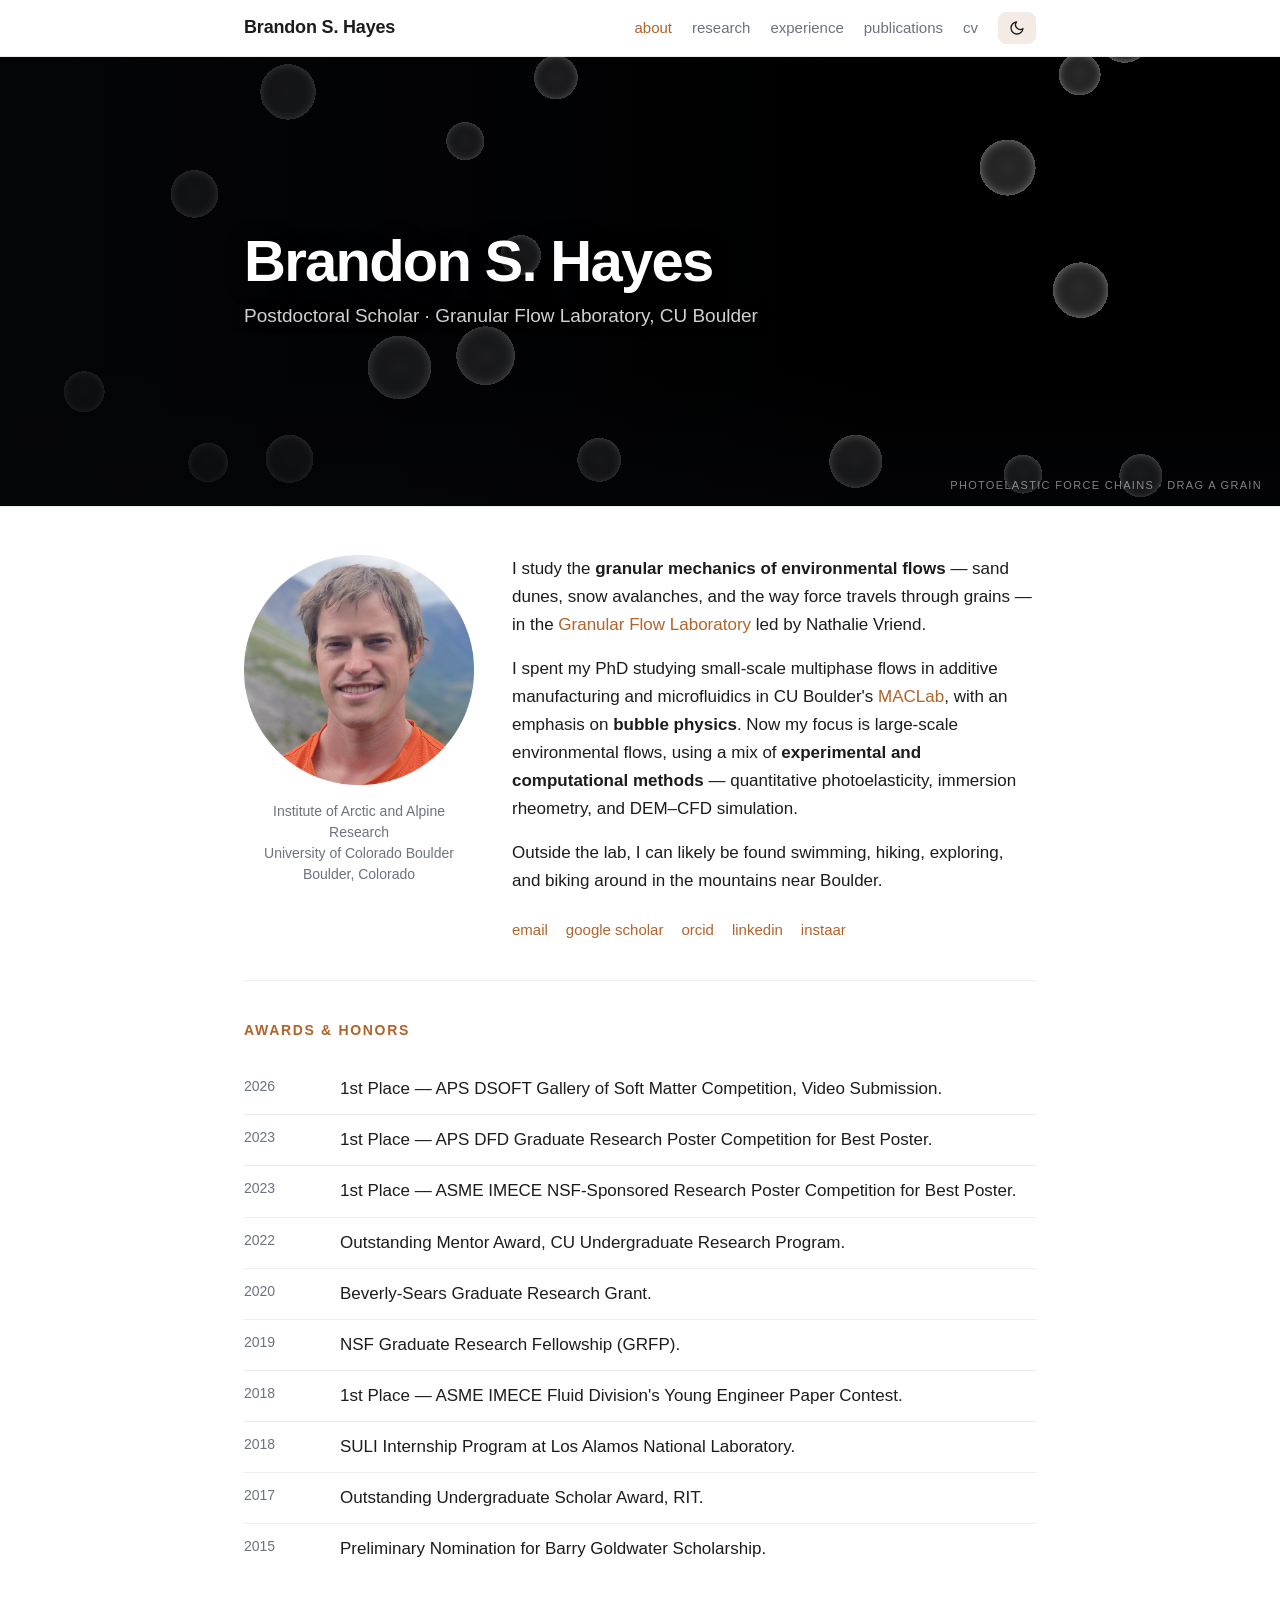
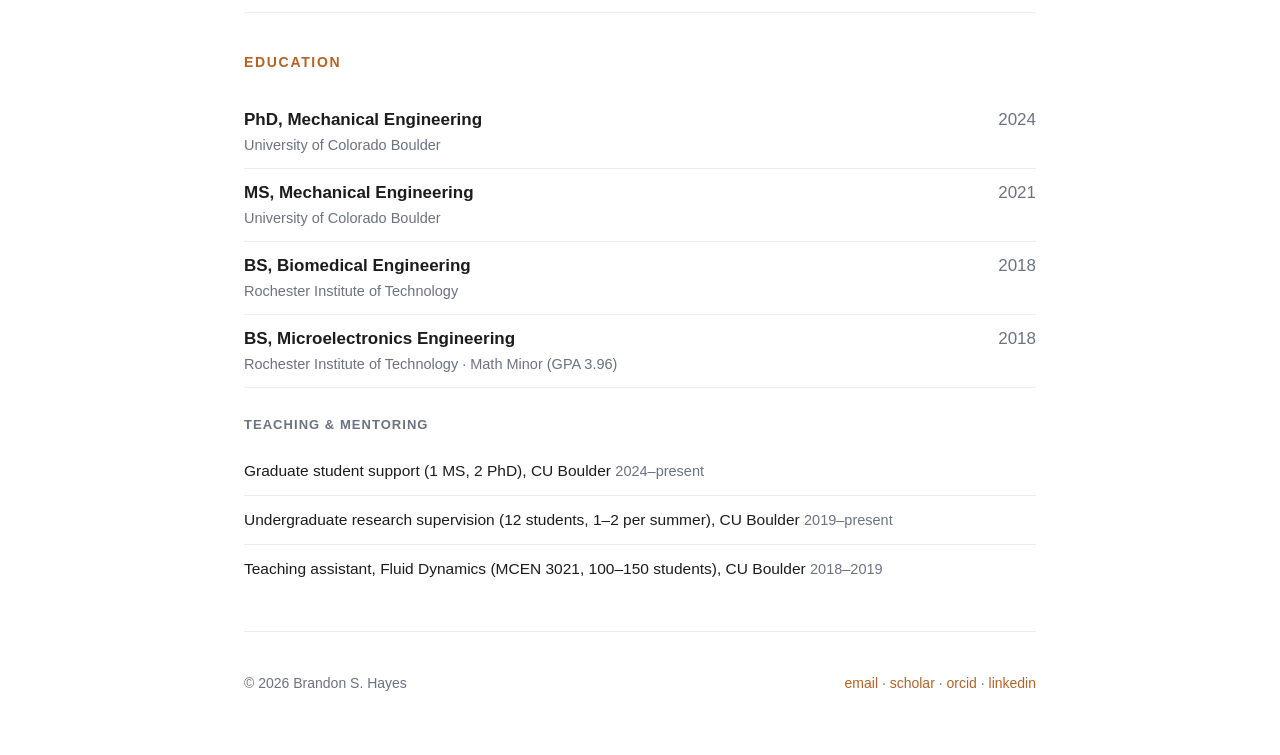
==== commit 4a10b116: "Add files via upload" ====
--- a/index.html
+++ b/index.html
@@ -4,11 +4,10 @@
   <meta charset="UTF-8" />
   <meta name="viewport" content="width=device-width, initial-scale=1, shrink-to-fit=no" />
   <meta name="author" content="Brandon Hayes" />
-  <meta name="description" content="Brandon S. Hayes — postdoctoral researcher in granular mechanics of environmental flows at CU Boulder. Granular mechanics, computational fluid dynamics, microfluidics, additive manufacturing." />
+  <meta name="description" content="Brandon S. Hayes — postdoctoral researcher in granular mechanics of environmental flows at CU Boulder. Granular mechanics, photoelasticity, microfluidics, additive manufacturing." />
   <meta name="keywords" content="granular mechanics, photoelasticity, force chains, microfluidics, additive manufacturing, bubble physics, CU Boulder" />
   <title>Brandon S. Hayes</title>
   <script>
-    // Set theme before paint to avoid flash
     (function () {
       try {
         var stored = localStorage.getItem("theme");
@@ -17,170 +16,20 @@
       } catch (e) { document.documentElement.setAttribute("data-theme", "light"); }
     })();
   </script>
-  <style>
-    :root[data-theme="light"] {
-      --bg: #ffffff;
-      --fg: #1c1c1c;
-      --muted: #6b7280;
-      --accent: #b1632a;
-      --accent-soft: #f4ece4;
-      --line: #ececec;
-    }
-    :root[data-theme="dark"] {
-      --bg: #15171c;
-      --fg: #e8e6e3;
-      --muted: #9aa0a6;
-      --accent: #e0935a;
-      --accent-soft: #20222a;
-      --line: #2a2d34;
-    }
-    :root {
-      --maxw: 840px;
-      --sans: -apple-system, BlinkMacSystemFont, "Segoe UI", Roboto, Helvetica, Arial, sans-serif;
-    }
-    * { box-sizing: border-box; }
-    html { scroll-behavior: smooth; }
-    body {
-      margin: 0; background: var(--bg); color: var(--fg);
-      font-family: var(--sans); font-size: 17px; line-height: 1.65;
-      -webkit-font-smoothing: antialiased;
-      transition: background .25s ease, color .25s ease;
-    }
-    a { color: var(--accent); text-decoration: none; }
-    a:hover { text-decoration: underline; }
-    .wrap { max-width: var(--maxw); margin: 0 auto; padding: 0 24px; }
-
-    /* Nav */
-    nav { position: sticky; top: 0; z-index: 20;
-      background: color-mix(in srgb, var(--bg) 88%, transparent);
-      backdrop-filter: saturate(140%) blur(10px);
-      border-bottom: 1px solid var(--line); }
-    .nav-inner { max-width: var(--maxw); margin: 0 auto; padding: 12px 24px;
-      display: flex; align-items: center; justify-content: space-between; gap: 16px; }
-    .brand { font-weight: 700; letter-spacing: -0.01em; font-size: 18px; }
-    .nav-right { display: flex; align-items: center; gap: 20px; }
-    .nav-links { display: flex; gap: 20px; flex-wrap: wrap; }
-    .nav-links a { color: var(--muted); font-size: 15px; }
-    .nav-links a:hover { color: var(--accent); text-decoration: none; }
-    .toggle { background: var(--accent-soft); border: 1px solid var(--line); color: var(--fg);
-      width: 38px; height: 32px; border-radius: 8px; cursor: pointer; font-size: 15px;
-      display: inline-flex; align-items: center; justify-content: center; line-height: 1; }
-    .toggle:hover { border-color: var(--accent); }
-
-    /* Photoelastic banner */
-    .banner { position: relative; width: 100%;
-      height: clamp(320px, 50vh, 480px); background: #05060a; overflow: hidden;
-      border-bottom: 1px solid var(--line); cursor: grab; }
-    .banner:active { cursor: grabbing; }
-    .banner canvas { position: absolute; inset: 0; width: 100%; height: 100%; display: block; }
-    .banner::after { content: ""; position: absolute; inset: 0; pointer-events: none;
-      background: linear-gradient(90deg, rgba(5,6,10,0.78) 0%, rgba(5,6,10,0.35) 42%, rgba(5,6,10,0) 70%),
-                  linear-gradient(0deg, rgba(5,6,10,0.55) 0%, rgba(5,6,10,0) 30%); }
-    .banner-overlay { position: absolute; inset: 0; z-index: 2; pointer-events: none;
-      display: flex; flex-direction: column; justify-content: center;
-      max-width: var(--maxw); margin: 0 auto; left: 0; right: 0; padding: 0 24px; }
-    .banner-overlay h1 { color: #fff; margin: 0 0 10px;
-      text-shadow: 0 2px 20px rgba(0,0,0,0.6); }
-    .banner-overlay .subtitle { color: rgba(255,255,255,0.82); margin: 0;
-      text-shadow: 0 1px 12px rgba(0,0,0,0.6); }
-    .banner-caption { position: absolute; z-index: 2; bottom: 12px; right: 18px;
-      font-size: 11px; letter-spacing: 0.12em; text-transform: uppercase;
-      color: rgba(255,255,255,0.5); pointer-events: none; }
-
-    /* Hero */
-    header { padding: 60px 0 26px; }
-    .about { padding: 48px 0 38px; border-top: none; }
-    h1 { font-size: clamp(38px, 7vw, 58px); font-weight: 800; letter-spacing: -0.03em;
-      line-height: 1.02; margin: 0 0 8px; }
-    .subtitle { color: var(--muted); font-size: 19px; margin: 0 0 36px; }
-    .intro { display: grid; grid-template-columns: 230px 1fr; gap: 38px; align-items: start; }
-    .photo-col { text-align: center; }
-    .photo { width: 230px; height: 230px; object-fit: cover; border-radius: 6px;
-      background: transparent; display: block; }
-    .contact { margin-top: 16px; font-size: 14px; color: var(--muted); line-height: 1.5; }
-    .intro p { margin: 0 0 16px; }
-    .intro p:first-child { margin-top: 0; }
-    strong { color: var(--fg); }
-    .socials { display: flex; gap: 18px; margin-top: 22px; flex-wrap: wrap; font-size: 15px; }
-
-    /* Sections */
-    section { padding: 38px 0; border-top: 1px solid var(--line); }
-    h2 { font-size: 14px; text-transform: uppercase; letter-spacing: 0.12em;
-      color: var(--accent); font-weight: 700; margin: 0 0 22px; }
-    h3.sub { font-size: 13px; text-transform: uppercase; letter-spacing: 0.08em;
-      color: var(--muted); font-weight: 700; margin: 26px 0 12px; }
-
-    /* Research cards */
-    .cards { display: grid; grid-template-columns: 1fr 1fr; gap: 16px; }
-    .card { border: 1px solid var(--line); border-radius: 8px; padding: 20px;
-      background: color-mix(in srgb, var(--accent-soft) 45%, var(--bg)); }
-    .card h3 { margin: 0 0 6px; font-size: 16px; }
-    .card p { margin: 0; font-size: 14.5px; color: var(--muted); }
-
-    /* Log table (news / awards) */
-    table.log { width: 100%; border-collapse: collapse; }
-    table.log td { padding: 11px 0; border-bottom: 1px solid var(--line); vertical-align: top; }
-    table.log td.date { white-space: nowrap; color: var(--muted); font-size: 14px; width: 96px; padding-right: 20px; }
-    table.log tr:last-child td { border-bottom: none; }
-
-    /* Experience */
-    .exp { padding: 16px 0; border-bottom: 1px solid var(--line); }
-    .exp:last-child { border-bottom: none; }
-    .exp-head { display: flex; justify-content: space-between; gap: 16px; flex-wrap: wrap; }
-    .exp .role { font-weight: 600; }
-    .exp .org { color: var(--muted); font-size: 14.5px; }
-    .exp .yr { color: var(--muted); font-size: 14px; white-space: nowrap; }
-    .exp .proj { font-size: 14.5px; margin-top: 4px; font-style: italic; color: var(--fg); }
-
-    /* Publications */
-    .pub { padding: 14px 0; border-bottom: 1px solid var(--line); display: grid;
-      grid-template-columns: 56px 1fr; gap: 16px; }
-    .pub:last-child { border-bottom: none; }
-    .pub .yr { color: var(--accent); font-weight: 700; font-size: 15px; }
-    .pub .title { font-weight: 600; }
-    .pub .meta { color: var(--muted); font-size: 14.5px; }
-    .pub .authors b { color: var(--fg); }
-
-    /* Generic list */
-    ul.clean { list-style: none; padding: 0; margin: 0; }
-    ul.clean li { padding: 11px 0; border-bottom: 1px solid var(--line); font-size: 15.5px; }
-    ul.clean li:last-child { border-bottom: none; }
-    ul.clean .venue { color: var(--muted); font-size: 14.5px; }
-
-    /* CV items */
-    .cv-item { display: grid; grid-template-columns: 1fr auto; gap: 12px; padding: 10px 0; border-bottom: 1px solid var(--line); }
-    .cv-item:last-child { border-bottom: none; }
-    .cv-item .deg { font-weight: 600; }
-    .cv-item .place { color: var(--muted); font-size: 14.5px; }
-    .cv-item .yr { color: var(--muted); white-space: nowrap; }
-    .note { color: var(--muted); font-size: 14px; margin-top: 14px; }
-
-    footer { padding: 40px 0 60px; border-top: 1px solid var(--line); color: var(--muted); font-size: 14px; }
-    .footer-row { display: flex; justify-content: space-between; gap: 16px; flex-wrap: wrap; align-items: center; }
-
-    @media (max-width: 640px) {
-      .intro { grid-template-columns: 1fr; gap: 24px; }
-      .photo-col { width: 100%; }
-      .photo { width: 220px; height: 220px; margin: 0 auto; }
-      .cards { grid-template-columns: 1fr; }
-      .nav-links { display: none; }
-    }
-  </style>
+  <link rel="stylesheet" href="styles.css" />
 </head>
 <body>
   <nav>
     <div class="nav-inner">
-      <span class="brand">Brandon S. Hayes</span>
-      <div class="nav-right">
-        <div class="nav-links">
-          <a href="#about">about</a>
-          <a href="#research">research</a>
-          <a href="#experience">experience</a>
-          <a href="#publications">publications</a>
-          <a href="Brandon%20Hayes%20CV.pdf" download="Brandon-Hayes-CV.pdf" target="_blank" rel="noopener">cv</a>
-        </div>
-        <button class="toggle" id="themeToggle" aria-label="Toggle dark mode" title="Toggle dark mode"></button>
+      <a class="brand" href="index.html">Brandon S. Hayes</a>
+      <div class="nav-links">
+        <a href="index.html" class="active">about</a>
+        <a href="research.html">research</a>
+        <a href="experience.html">experience</a>
+        <a href="publications.html">publications</a>
+        <a href="Brandon%20Hayes%20CV.pdf" download="Brandon-Hayes-CV.pdf" target="_blank" rel="noopener">cv</a>
       </div>
+      <button class="toggle" id="themeToggle" aria-label="Toggle dark mode" title="Toggle dark mode"></button>
     </div>
   </nav>
 
@@ -197,8 +46,7 @@
     <section id="about" class="about">
       <div class="intro">
         <div class="photo-col">
-          <img class="photo" alt="Brandon Hayes"
-            src="Brandon-Hayes-IMG_6975.avif" />
+          <img class="photo" alt="Brandon Hayes" src="Brandon-Hayes-IMG_6975.avif" />
           <div class="contact">
             Institute of Arctic and Alpine Research<br />
             University of Colorado Boulder<br />
@@ -221,29 +69,6 @@
       </div>
     </section>
 
-    <section id="research">
-      <h2>Research interests</h2>
-      <div class="cards">
-        <div class="card">
-          <h3>Granular mechanics of environmental flows</h3>
-          <p>Dry and wet granular mechanics in environmental flows &mdash; sand dunes, snow avalanches, and the link between particle-scale interactions and bulk frictional behavior.</p>
-        </div>
-        <div class="card">
-          <h3>Photoelastic force chains</h3>
-          <p>Quantitative photoelastic analysis of forces and the stress tensor in soft granular media, including a large-scale immersion-based photoelastic rheometer.</p>
-        </div>
-        <div class="card">
-          <h3>Multi-material 3D printing</h3>
-          <p>Inkjet liquid&ndash;solid co-printing of complex, highly-viscous and viscoelastic fluids for 3D micro/mesofluidic devices.</p>
-        </div>
-        <div class="card">
-          <h3>Flash-boiling micro-actuation</h3>
-          <p>Thermal bubble-driven micro-pumps for microfluidics, micro-robotics, and droplet ejection &mdash; from nucleation physics to device fabrication.</p>
-        </div>
-      </div>
-      <p class="note">Methods span experiment and computation: quantitative photoelasticity, immersion rheometry, high-speed/stroboscopic imaging, and DEM, DEM&ndash;CFD, and multiphase simulation (OpenFOAM, FLOW-3D, preCICE). Author of <strong>APEGS</strong>, the first photoelastic grain solver to extend analysis from circular disks to arbitrarily-shaped particles.</p>
-    </section>
-
     <section id="news">
       <h2>Awards &amp; honors</h2>
       <table class="log">
@@ -260,155 +85,7 @@
       </table>
     </section>
 
-    <section id="experience">
-      <h2>Experience</h2>
-
-      <div class="exp">
-        <div class="exp-head"><span class="role">Postdoctoral Researcher</span><span class="yr">2024 &ndash; present</span></div>
-        <div class="org">University of Colorado Boulder &middot; advisor: Nathalie Vriend</div>
-        <div class="proj">Fundamental studies of environmental suspensions and granular flows</div>
-      </div>
-      <div class="exp">
-        <div class="exp-head"><span class="role">Visiting Researcher</span><span class="yr">Summer 2024</span></div>
-        <div class="org">Quantica GmbH, Berlin, Germany &middot; supported by NSF INTERN grant</div>
-        <div class="proj">Complex, highly-viscous fluid droplet ejection for inkjet multi-material 3D printing</div>
-      </div>
-      <div class="exp">
-        <div class="exp-head"><span class="role">PhD Researcher</span><span class="yr">2018 &ndash; 2024</span></div>
-        <div class="org">University of Colorado Boulder &middot; advisors: Robert MacCurdy &amp; Gregory Whiting</div>
-        <div class="proj">Thermal bubble-driven micro-pumps: the building blocks to bring microfluidics to the masses</div>
-      </div>
-      <div class="exp">
-        <div class="exp-head"><span class="role">R&amp;D SULI Intern</span><span class="yr">Summer 2018</span></div>
-        <div class="org">Los Alamos National Laboratory &middot; mentor: Pulak Nath</div>
-        <div class="proj">Microfluidics for single-cell analysis and ultra-low-field NMR</div>
-      </div>
-      <div class="exp">
-        <div class="exp-head"><span class="role">Project Lead, Senior Design (HP-sponsored)</span><span class="yr">2017 &ndash; 2018</span></div>
-        <div class="org">Rochester Institute of Technology</div>
-        <div class="proj">Pulsatory mixing of laminar flow using bubble-driven micro-pumps</div>
-      </div>
-      <div class="exp">
-        <div class="exp-head"><span class="role">R&amp;D Intern, Microfluidics Futures Group</span><span class="yr">Summer 2016, 2017</span></div>
-        <div class="org">HP Inc., Corvallis, OR</div>
-      </div>
-      <div class="exp">
-        <div class="exp-head"><span class="role">Undergraduate Researcher</span><span class="yr">2015 &ndash; 2018</span></div>
-        <div class="org">RIT Thermal Analysis &amp; Microfluidics Lab &middot; mentor: Satish Kandlikar</div>
-        <div class="proj">Enhancements of pool boiling</div>
-      </div>
-      <div class="exp">
-        <div class="exp-head"><span class="role">R&amp;D / Process Engineering Intern</span><span class="yr">Summer 2015</span></div>
-        <div class="org">ON Semiconductor, Rochester, NY</div>
-      </div>
-    </section>
-
-    <section id="publications">
-      <h2>Publications</h2>
-
-      <h3 class="sub">Refereed journals</h3>
-      <div class="pub"><div class="yr">2024</div><div>
-        <div class="title">Experimental analysis of direct ink writing of viscous inks in low-gravity environments using parabolic flights</div>
-        <div class="meta authors">J.B. Kauzya, <b>B. Hayes</b>, A. Hayes, J.F. Thompson, C. Bellerjeau, K. Evans, J. Osio-Nosgaard, G. Gavai, K. Dikshit, C. Bruns, R. MacCurdy, R. Street, G. Whiting</div>
-        <div class="meta"><em>Acta Astronautica</em>.</div></div></div>
-      <div class="pub"><div class="yr">2024</div><div>
-        <div class="title">Characterization of organic fouling on thermal bubble-driven micro-pumps</div>
-        <div class="meta authors"><b>B. Hayes</b>, C. Murphy, J.M. Rubio, D. Solis, K. Jayaram, R. MacCurdy</div>
-        <div class="meta"><em>Biofouling</em>.</div></div></div>
-      <div class="pub"><div class="yr">2024</div><div>
-        <div class="title">Tunable metamaterials for impact mitigation</div>
-        <div class="meta authors">L. Smith, <b>B. Hayes</b>, K. Ford, E. Smith, R. MacCurdy</div>
-        <div class="meta"><em>Advanced Materials Technologies</em>.</div></div></div>
-      <div class="pub"><div class="yr">2023</div><div>
-        <div class="title">Scaling analysis of thermal bubble-driven micro-pumps from micro-scale to meso-scale</div>
-        <div class="meta authors"><b>B. Hayes</b>, K. Jayaram, R. MacCurdy</div>
-        <div class="meta"><em>International Journal of Multiphase Flow</em>.</div></div></div>
-      <div class="pub"><div class="yr">2023</div><div>
-        <div class="title">An OpenFOAM framework to model thermal bubble-driven micro-pumps</div>
-        <div class="meta authors"><b>B. Hayes</b>, G.L. Whiting, R. MacCurdy</div>
-        <div class="meta"><em>Physics of Fluids</em>.</div></div></div>
-      <div class="pub"><div class="yr">2022</div><div>
-        <div class="title">Rapid fabrication of low-cost thermal bubble-driven micro-pumps</div>
-        <div class="meta authors"><b>B. Hayes</b>, L. Smith, H. Kabutz, A. Hayes, K. Jayaram, R. MacCurdy</div>
-        <div class="meta"><em>Micromachines</em>.</div></div></div>
-      <div class="pub"><div class="yr">2022</div><div>
-        <div class="title">Liquid-solid co-printing of multi-material 3D fluidic devices via material jetting</div>
-        <div class="meta authors"><b>B. Hayes</b>, T. Hainsworth, R. MacCurdy</div>
-        <div class="meta"><em>Additive Manufacturing</em>.</div></div></div>
-      <div class="pub"><div class="yr">2021</div><div>
-        <div class="title">Modeling of contactless bubble&ndash;bubble interactions in microchannels with integrated inertial pumps</div>
-        <div class="meta authors"><b>B. Hayes</b>, G.L. Whiting, R. MacCurdy</div>
-        <div class="meta"><em>Physics of Fluids</em>.</div></div></div>
-      <div class="pub"><div class="yr">2017</div><div>
-        <div class="title">Microfluidic switchboards with integrated inertial pumps</div>
-        <div class="meta authors"><b>B. Hayes</b>, A. Govyadinov, P. Kornilovitch</div>
-        <div class="meta"><em>Microfluidics and Nanofluidics</em>.</div></div></div>
-
-      <h3 class="sub">In progress</h3>
-      <div class="pub"><div class="yr">2026</div><div>
-        <div class="title">Membrane-assisted thermal inkjet (MA-TIJ) droplet ejection for TIJ-incompatible inks</div>
-        <div class="meta authors"><b>B. Hayes</b>, H. Kabutz, N. Patino, K. Jayaram, M. Ruzzene, R. MacCurdy</div></div></div>
-      <div class="pub"><div class="yr">2026</div><div>
-        <div class="title">Arbitrary-shaped photoelastic grain solver (APEGS) for non-cylindrical 2D granular particles</div>
-        <div class="meta authors"><b>B. Hayes</b>, A. Bates, K. Chaudhuri, N. Vriend</div></div></div>
-      <div class="pub"><div class="yr">2026</div><div>
-        <div class="title">Rheological and photoelastic response of hydrating soft granular particles</div>
-        <div class="meta authors"><b>B. Hayes</b>, R. Gans, K. Chaudhuri, B. McMillan, A. Hayes, H. Burke, S. McNamara, T. Chalklen, N. Vriend</div></div></div>
-
-      <h3 class="sub">Conference</h3>
-      <div class="pub"><div class="yr">2018</div><div>
-        <div class="title">Pulsatory mixing of laminar flow using bubble-driven micro-pumps</div>
-        <div class="meta authors"><b>B. Hayes</b>, A. Hayes, M. Rolleston, A. Ferreira, J. Krisher</div>
-        <div class="meta"><em>ASME International Mechanical Engineering Congress and Exposition</em>.</div></div></div>
-
-      <p class="note">A complete, up-to-date list is on
-        <a href="https://scholar.google.com/citations?hl=en&amp;user=d2uAwp8AAAAJ&amp;view_op=list_works&amp;sortby=pubdate">Google Scholar</a>.</p>
-    </section>
-
-    <section id="talks">
-      <h2>Talks, presentations &amp; workshops</h2>
-
-      <h3 class="sub">Invited talks</h3>
-      <ul class="clean">
-        <li>Arbitrary-Shaped Photoelastic Grain Solver (APEGS): Role of Shape on Granular Mechanics<br />
-          <span class="venue">Gordon Research Conference on Soft Matter, 2026</span></li>
-      </ul>
-
-      <h3 class="sub">Selected presentations</h3>
-      <ul class="clean">
-        <li>APEGS for Non-Cylindrical Soft Granular Particles<br /><span class="venue">Gordon Research Conference on Soft Matter, 2025</span></li>
-        <li>Ultra-Fast Micro-Actuation using Thermal Bubble-Driven Micro-Pumps<br /><span class="venue">ASME IMECE, 2023</span></li>
-        <li>Thermal Bubble-Driven Micro-Pumps: The Building Blocks to Bring Microfluidics to the Masses<br /><span class="venue">ASME IMECE, 2022</span></li>
-        <li>Liquid-Solid Co-Printing of Multi-Material 3D Fluidic Devices via Material Jetting<br /><span class="venue">Materials Science Symposium, CU Boulder, 2022</span></li>
-        <li>PIV Analysis of Bubble-Induced Macroconvection for Enhanced Pool Boiling<br /><span class="venue">ICNMM, 2017</span></li>
-      </ul>
-
-      <h3 class="sub">Selected workshops</h3>
-      <ul class="clean">
-        <li>KITP Program on Soft Earth Geophysics<br /><span class="venue">UC Santa Barbara, 2026</span></li>
-        <li>NSF Short Course on Batteries and Nanotechnology<br /><span class="venue">Aristotle University, Thessaloniki, Greece, 2022</span></li>
-      </ul>
-    </section>
-
-    <section id="grants">
-      <h2>Grants &amp; patents</h2>
-
-      <h3 class="sub">Selected grants</h3>
-      <ul class="clean">
-        <li>NSF INTERN Supplemental Grant &mdash; Complex Fluid Droplet Ejection for Inkjet Multi-Material 3D Printing <span class="venue">($33,915, 2024)</span></li>
-        <li>NSF Graduate Research Fellowship &mdash; M-Spice: Bringing Microfluidics to the Masses <span class="venue">($138,000, 2019)</span></li>
-        <li>Beverly-Sears Graduate Research Grant &mdash; Stroboscopic Bubble Imaging <span class="venue">($1,000, 2020)</span></li>
-        <li>RIT Senior Design Project (HP collaboration) &mdash; Pulsatory Mixing via Bubble-Driven Micro-Pumps <span class="venue">($5,000, 2017&ndash;2018)</span></li>
-      </ul>
-
-      <h3 class="sub">US patent applications</h3>
-      <ul class="clean">
-        <li>Ultra-Fast Thermal Bubble-Driven Actuation for Robotics and Associated Methods <span class="venue">(63/683,643)</span></li>
-        <li>Membrane-Assisted Thermal Inkjet Droplet Ejection for Complex Inks and Associated Methods <span class="venue">(63/583,540)</span></li>
-      </ul>
-    </section>
-
-    <section id="cv">
+    <section id="education">
       <h2>Education</h2>
       <div class="cv-item"><div><span class="deg">PhD, Mechanical Engineering</span><div class="place">University of Colorado Boulder</div></div><div class="yr">2024</div></div>
       <div class="cv-item"><div><span class="deg">MS, Mechanical Engineering</span><div class="place">University of Colorado Boulder</div></div><div class="yr">2021</div></div>
@@ -436,254 +113,7 @@
     </footer>
   </div>
 
-  <script>
-    (function () {
-      var btn = document.getElementById("themeToggle");
-      var moonIcon = '<svg width="16" height="16" viewBox="0 0 24 24" fill="none" stroke="currentColor" stroke-width="2" stroke-linecap="round" stroke-linejoin="round"><path d="M21 12.79A9 9 0 1 1 11.21 3 7 7 0 0 0 21 12.79z"/></svg>';
-      var sunIcon = '<svg width="16" height="16" viewBox="0 0 24 24" fill="none" stroke="currentColor" stroke-width="2" stroke-linecap="round" stroke-linejoin="round"><circle cx="12" cy="12" r="4"/><line x1="12" y1="1.5" x2="12" y2="4"/><line x1="12" y1="20" x2="12" y2="22.5"/><line x1="1.5" y1="12" x2="4" y2="12"/><line x1="20" y1="12" x2="22.5" y2="12"/><line x1="4.2" y1="4.2" x2="6" y2="6"/><line x1="18" y1="18" x2="19.8" y2="19.8"/><line x1="4.2" y1="19.8" x2="6" y2="18"/><line x1="18" y1="6" x2="19.8" y2="4.2"/></svg>';
-      function setIcon() {
-        var t = document.documentElement.getAttribute("data-theme");
-        btn.innerHTML = t === "dark" ? sunIcon : moonIcon;
-      }
-      setIcon();
-      btn.addEventListener("click", function () {
-        var cur = document.documentElement.getAttribute("data-theme");
-        var next = cur === "dark" ? "light" : "dark";
-        document.documentElement.setAttribute("data-theme", next);
-        try { localStorage.setItem("theme", next); } catch (e) {}
-        setIcon();
-      });
-    })();
-  </script>
-
-  <!-- Photoelastic polariscope simulation -->
-  <script>
-    (function () {
-      var canvas = document.getElementById("poesim");
-      if (!canvas) return;
-      var ctx = canvas.getContext("2d");
-      var DPR = Math.min(window.devicePixelRatio || 1, 2);
-      var W = 0, H = 0;
-
-      // Offscreen buffer for the per-pixel photoelastic field (full-resolution)
-      var PS = 1.0;                 // compute scale (pixels) — 1.0 = full CSS resolution
-      var off = document.createElement("canvas");
-      var offctx = off.getContext("2d");
-      var offW = 1, offH = 1, buf = null, u32 = null;
-      var BLACK = (255 << 24) >>> 0; // opaque black, little-endian RGBA
-
-      function resize() {
-        var r = canvas.getBoundingClientRect();
-        W = r.width; H = r.height;
-        canvas.width = Math.round(W * DPR);
-        canvas.height = Math.round(H * DPR);
-        ctx.setTransform(DPR, 0, 0, DPR, 0, 0);
-        offW = Math.max(1, Math.round(W * PS));
-        offH = Math.max(1, Math.round(H * PS));
-        off.width = offW; off.height = offH;
-        buf = new Uint8ClampedArray(offW * offH * 4);
-        u32 = new Uint32Array(buf.buffer);
-      }
-      resize();
-      window.addEventListener("resize", function () { resize(); parts.length = 0; dragIndex = -1; });
-
-      // --- physics params (soft-disk DEM) ---
-      var G = 780;        // gravity
-      var K = 1400;       // contact stiffness
-      var DAMP = 0.9;     // contact velocity damping
-      var WALLR = 0.25;   // wall restitution
-      var CAPOV = 8;      // overlap cap for force (stability)
-      var VMAX = 820;     // speed clamp
-      var parts = [];
-
-      // --- photoelastic rendering params ---
-      var Fref = 950;     // force normalisation (lower = chains visible at rest)
-      var FR = 1.5;       // fringe gain (fringe orders per unit stress)
-      var rMin = 2.2;     // near-contact stress clamp
-
-      function clamp(v, a, b) { return v < a ? a : (v > b ? b : v); }
-      function targetN() {
-        var rAvg = H * 0.057;
-        return clamp(Math.round(W * H * 0.48 / (Math.PI * rAvg * rAvg)), 58, 144);
-      }
-
-      function spawn() {
-        var r = H * (0.042 + Math.random() * 0.03);
-        parts.push({
-          x: r + Math.random() * (W - 2 * r),
-          y: -r - Math.random() * 160,
-          vx: (Math.random() - 0.5) * 30,
-          vy: 40 + Math.random() * 60,
-          r: r, f: 0, cts: []
-        });
-      }
-
-      var mouse = { x: -1e4, y: -1e4, active: false };
-      var dragIndex = -1;
-      function ptr(e) { var rct = canvas.getBoundingClientRect(); mouse.x = e.clientX - rct.left; mouse.y = e.clientY - rct.top; mouse.active = true; }
-      canvas.addEventListener("pointermove", ptr);
-      canvas.addEventListener("pointerdown", function (e) {
-        ptr(e);
-        var best = -1, bd = 1e18;
-        for (var i = 0; i < parts.length; i++) {
-          var p = parts[i], dx = p.x - mouse.x, dy = p.y - mouse.y, d2 = dx * dx + dy * dy;
-          if (d2 < p.r * p.r && d2 < bd) { bd = d2; best = i; }
-        }
-        if (best >= 0) { dragIndex = best; parts[best].vx = 0; parts[best].vy = 0; try { canvas.setPointerCapture(e.pointerId); } catch (_) {} e.preventDefault(); }
-      });
-      function endDrag(e) { dragIndex = -1; if (e && e.pointerId != null) { try { canvas.releasePointerCapture(e.pointerId); } catch (_) {} } }
-      canvas.addEventListener("pointerup", endDrag);
-      canvas.addEventListener("pointercancel", endDrag);
-      canvas.addEventListener("pointerleave", function () { if (dragIndex < 0) { mouse.active = false; mouse.x = -1e4; mouse.y = -1e4; } });
-
-      function step(dt) {
-        var N = targetN(), i, j;
-        spawnTimer += dt;
-        if (parts.length < N && spawnTimer > 0.06) { spawn(); spawnTimer = 0; }
-
-        for (i = 0; i < parts.length; i++) { parts[i].f = 0; parts[i].cts.length = 0; }
-
-        // gravity; the dragged grain is driven toward the cursor instead of falling
-        for (i = 0; i < parts.length; i++) {
-          if (i === dragIndex) {
-            var gp = parts[i];
-            var tvx = (mouse.x - gp.x) / dt, tvy = (mouse.y - gp.y) / dt;
-            var ts = Math.hypot(tvx, tvy), VD = 2400;
-            if (ts > VD) { tvx *= VD / ts; tvy *= VD / ts; }
-            gp.vx = tvx; gp.vy = tvy;
-          } else {
-            parts[i].vy += G * dt;
-          }
-        }
-
-        // particle-particle contacts (store contact direction + force on each disk)
-        for (i = 0; i < parts.length; i++) {
-          var a = parts[i];
-          for (j = i + 1; j < parts.length; j++) {
-            var b = parts[j];
-            var dx = b.x - a.x, dy = b.y - a.y, d = Math.hypot(dx, dy), rr = a.r + b.r;
-            if (d < rr && d > 0.0001) {
-              var ov = rr - d, nx = dx / d, ny = dy / d;
-              var f = K * Math.min(ov, CAPOV);
-              a.vx -= nx * f * dt; a.vy -= ny * f * dt;
-              b.vx += nx * f * dt; b.vy += ny * f * dt;
-              a.f += f; b.f += f;
-              a.cts.push({ ux: nx, uy: ny, f: f });    // outward dir from a toward b
-              b.cts.push({ ux: -nx, uy: -ny, f: f });  // outward dir from b toward a
-              a.x -= nx * ov * 0.5; a.y -= ny * ov * 0.5;
-              b.x += nx * ov * 0.5; b.y += ny * ov * 0.5;
-              a.vx *= DAMP; a.vy *= DAMP; b.vx *= DAMP; b.vy *= DAMP;
-            }
-          }
-        }
-
-        // integrate + rectangular walls (left / right / floor) with contact registration
-        for (i = 0; i < parts.length; i++) {
-          var q = parts[i];
-          var sp = Math.hypot(q.vx, q.vy);
-          if (i !== dragIndex && sp > VMAX) { q.vx *= VMAX / sp; q.vy *= VMAX / sp; }
-          q.x += q.vx * dt; q.y += q.vy * dt;
-          var pen, fw;
-          if (q.x < q.r) { pen = q.r - q.x; fw = K * Math.min(pen, CAPOV); q.x = q.r; q.vx = -q.vx * WALLR; q.f += fw; q.cts.push({ ux: -1, uy: 0, f: fw }); }
-          if (q.x > W - q.r) { pen = q.x - (W - q.r); fw = K * Math.min(pen, CAPOV); q.x = W - q.r; q.vx = -q.vx * WALLR; q.f += fw; q.cts.push({ ux: 1, uy: 0, f: fw }); }
-          if (q.y > H - q.r) { pen = q.y - (H - q.r); fw = K * Math.min(pen, CAPOV); if (fw < 300) fw = 300; q.y = H - q.r; q.vy = -q.vy * WALLR; q.vx *= 0.94; q.f += fw; q.cts.push({ ux: 0, uy: 1, f: fw }); }
-        }
-
-        // Cap only EXCESSIVE penetration of the dragged grain. Grains may still touch
-        // and press together (so contacts/chains stay strong and trapped grains can be
-        // pulled free), but the held grain can't sink deep into another or tunnel past
-        // one wedged in a corner.
-        if (dragIndex >= 0 && dragIndex < parts.length) {
-          var dgp = parts[dragIndex];
-          var maxPen = 0.15 * dgp.r;
-          for (var it = 0; it < 3; it++) {
-            for (var m = 0; m < parts.length; m++) {
-              if (m === dragIndex) continue;
-              var o = parts[m];
-              var rdx = dgp.x - o.x, rdy = dgp.y - o.y, rdd = Math.hypot(rdx, rdy), sumr = dgp.r + o.r;
-              if (rdd < sumr - maxPen && rdd > 0.0001) {
-                var push = (sumr - maxPen) - rdd, rnx = rdx / rdd, rny = rdy / rdd;
-                dgp.x += rnx * push; dgp.y += rny * push;
-              }
-            }
-            dgp.x = clamp(dgp.x, dgp.r, W - dgp.r);
-            dgp.y = clamp(dgp.y, dgp.r, H - dgp.r);
-          }
-        }
-      }
-
-      // Photoelastic isochromatics: superpose the Flamant point-load solution for
-      // every contact, draw dark-field fringes I = sin^2(pi*FR*(s1-s2)) over a faint
-      // translucent glass body; pure monochrome, additive so overlaps read as glass.
-      function draw() {
-        u32.fill(BLACK);
-        for (var i = 0; i < parts.length; i++) {
-          var p = parts[i], cts = p.cts, nc = cts.length;
-          var cxB = p.x * PS, cyB = p.y * PS, rB = p.r * PS, rW = p.r, invR = 1 / rW;
-          var x0 = Math.max(0, Math.floor(cxB - rB)), x1 = Math.min(offW - 1, Math.ceil(cxB + rB));
-          var y0 = Math.max(0, Math.floor(cyB - rB)), y1 = Math.min(offH - 1, Math.ceil(cyB + rB));
-          for (var py = y0; py <= y1; py++) {
-            for (var px = x0; px <= x1; px++) {
-              var ddx = (px + 0.5) / PS - p.x;     // pixel position relative to disk centre (world px)
-              var ddy = (py + 0.5) / PS - p.y;
-              var rn2 = (ddx * ddx + ddy * ddy) * invR * invR;
-              if (rn2 > 1) continue;
-              // translucent glass body: visible interior, soft bright rim
-              var rn = Math.sqrt(rn2);
-              var body = 30 + 60 * Math.pow(rn, 6) + 12 * (1 - rn);
-              // photoelastic stress field
-              var sxx = 0, syy = 0, sxy = 0;
-              for (var c = 0; c < nc; c++) {
-                var ct = cts[c];
-                var rx = ddx - rW * ct.ux;          // pixel relative to the contact point
-                var ry = ddy - rW * ct.uy;
-                var rd = Math.sqrt(rx * rx + ry * ry); if (rd < rMin) rd = rMin;
-                var nnx = rx / rd, nny = ry / rd;
-                var cosphi = nnx * (-ct.ux) + nny * (-ct.uy);  // angle to inward load direction
-                if (cosphi <= 0) continue;
-                var sr = 0.6366 * (ct.f / Fref) * cosphi / rd; // radial stress (2/pi factor)
-                sxx += sr * nnx * nnx; syy += sr * nny * nny; sxy += sr * nnx * nny;
-              }
-              var diff = sxx - syy;
-              var delta = Math.sqrt(diff * diff + 4 * sxy * sxy);  // principal stress difference
-              var ph = Math.sin(Math.PI * FR * delta); ph = ph * ph;
-              var idx = (py * offW + px) * 4;
-              var v = buf[idx] + body + ph * 205; if (v > 255) v = 255;
-              buf[idx] = v; buf[idx + 1] = v; buf[idx + 2] = v;
-            }
-          }
-        }
-        offctx.putImageData(new ImageData(buf, offW, offH), 0, 0);
-        ctx.clearRect(0, 0, W, H);
-        ctx.imageSmoothingEnabled = true;
-        ctx.drawImage(off, 0, 0, offW, offH, 0, 0, W, H);
-
-        // subtle highlight ring on the grain you're dragging
-        if (dragIndex >= 0 && dragIndex < parts.length) {
-          var dg = parts[dragIndex];
-          ctx.lineWidth = 1.4; ctx.strokeStyle = "rgba(255,255,255,0.5)";
-          ctx.beginPath(); ctx.arc(dg.x, dg.y, dg.r + 1.5, 0, 6.283); ctx.stroke();
-        }
-      }
-
-      var last = performance.now();
-      var spawnTimer = 0;
-      var reduce = window.matchMedia("(prefers-reduced-motion: reduce)").matches;
-
-      function frame(now) {
-        var dt = (now - last) / 1000; last = now; if (dt > 0.05) dt = 0.05;
-        for (var k = 0; k < 2; k++) step(dt / 2);
-        draw();
-        requestAnimationFrame(frame);
-      }
-
-      if (reduce) {
-        for (var w = 0; w < 1100; w++) step(0.016);
-        draw();
-      } else {
-        requestAnimationFrame(frame);
-      }
-    })();
-  </script>
+  <script src="app.js"></script>
+  <script src="sim.js"></script>
 </body>
 </html>
--- a/styles.css
+++ b/styles.css
@@ -0,0 +1,151 @@
+:root[data-theme="light"] {
+  --bg: #ffffff;
+  --fg: #1c1c1c;
+  --muted: #6b7280;
+  --accent: #b1632a;
+  --accent-soft: #f4ece4;
+  --line: #ececec;
+}
+:root[data-theme="dark"] {
+  --bg: #15171c;
+  --fg: #e8e6e3;
+  --muted: #9aa0a6;
+  --accent: #e0935a;
+  --accent-soft: #20222a;
+  --line: #2a2d34;
+}
+:root {
+  --maxw: 840px;
+  --sans: -apple-system, BlinkMacSystemFont, "Segoe UI", Roboto, Helvetica, Arial, sans-serif;
+}
+* { box-sizing: border-box; }
+html { scroll-behavior: smooth; }
+body {
+  margin: 0; background: var(--bg); color: var(--fg);
+  font-family: var(--sans); font-size: 17px; line-height: 1.65;
+  -webkit-font-smoothing: antialiased;
+  transition: background .25s ease, color .25s ease;
+}
+a { color: var(--accent); text-decoration: none; }
+a:hover { text-decoration: underline; }
+.wrap { max-width: var(--maxw); margin: 0 auto; padding: 0 24px; }
+
+/* Nav */
+nav { position: sticky; top: 0; z-index: 20;
+  background: color-mix(in srgb, var(--bg) 88%, transparent);
+  backdrop-filter: saturate(140%) blur(10px);
+  border-bottom: 1px solid var(--line); }
+.nav-inner { max-width: var(--maxw); margin: 0 auto; padding: 12px 24px;
+  display: flex; align-items: center; gap: 20px; }
+.brand { font-weight: 700; letter-spacing: -0.01em; font-size: 18px;
+  margin-right: auto; color: var(--fg); }
+.brand:hover { text-decoration: none; }
+.nav-links { display: flex; gap: 20px; flex-wrap: wrap; }
+.nav-links a { color: var(--muted); font-size: 15px; }
+.nav-links a:hover { color: var(--accent); text-decoration: none; }
+.nav-links a.active { color: var(--accent); }
+.toggle { background: var(--accent-soft); border: 1px solid var(--line); color: var(--fg);
+  width: 38px; height: 32px; border-radius: 8px; cursor: pointer; font-size: 15px;
+  display: inline-flex; align-items: center; justify-content: center; line-height: 1; }
+.toggle:hover { border-color: var(--accent); }
+
+/* Photoelastic banner (home only) */
+.banner { position: relative; width: 100%;
+  height: clamp(320px, 50vh, 480px); background: #05060a; overflow: hidden;
+  border-bottom: 1px solid var(--line); cursor: grab; }
+.banner:active { cursor: grabbing; }
+.banner canvas { position: absolute; inset: 0; width: 100%; height: 100%; display: block; touch-action: none; }
+.banner::after { content: ""; position: absolute; inset: 0; pointer-events: none;
+  background: linear-gradient(90deg, rgba(5,6,10,0.78) 0%, rgba(5,6,10,0.35) 42%, rgba(5,6,10,0) 70%),
+              linear-gradient(0deg, rgba(5,6,10,0.55) 0%, rgba(5,6,10,0) 30%); }
+.banner-overlay { position: absolute; inset: 0; z-index: 2; pointer-events: none;
+  display: flex; flex-direction: column; justify-content: center;
+  max-width: var(--maxw); margin: 0 auto; left: 0; right: 0; padding: 0 24px; }
+.banner-overlay h1 { color: #fff; margin: 0 0 10px;
+  text-shadow: 0 2px 20px rgba(0,0,0,0.6); }
+.banner-overlay .subtitle { color: rgba(255,255,255,0.82); margin: 0;
+  text-shadow: 0 1px 12px rgba(0,0,0,0.6); }
+.banner-caption { position: absolute; z-index: 2; bottom: 12px; right: 18px;
+  font-size: 11px; letter-spacing: 0.12em; text-transform: uppercase;
+  color: rgba(255,255,255,0.5); pointer-events: none; }
+
+/* Hero / intro */
+.about { padding: 48px 0 38px; border-top: none; }
+h1 { font-size: clamp(38px, 7vw, 58px); font-weight: 800; letter-spacing: -0.03em;
+  line-height: 1.02; margin: 0 0 8px; }
+.subtitle { color: var(--muted); font-size: 19px; margin: 0 0 36px; }
+.intro { display: grid; grid-template-columns: 230px 1fr; gap: 38px; align-items: start; }
+.photo-col { text-align: center; }
+.photo { width: 230px; height: 230px; object-fit: cover; border-radius: 6px;
+  background: transparent; display: block; }
+.contact { margin-top: 16px; font-size: 14px; color: var(--muted); line-height: 1.5; }
+.intro p { margin: 0 0 16px; }
+.intro p:first-child { margin-top: 0; }
+strong { color: var(--fg); }
+.socials { display: flex; gap: 18px; margin-top: 22px; flex-wrap: wrap; font-size: 15px; }
+
+/* Sections */
+section { padding: 38px 0; border-top: 1px solid var(--line); }
+.wrap > section:first-child { border-top: none; }
+h2 { font-size: 14px; text-transform: uppercase; letter-spacing: 0.12em;
+  color: var(--accent); font-weight: 700; margin: 0 0 22px; }
+h3.sub { font-size: 13px; text-transform: uppercase; letter-spacing: 0.08em;
+  color: var(--muted); font-weight: 700; margin: 26px 0 12px; }
+.lead { font-size: 18px; margin: 0 0 22px; max-width: 64ch; }
+
+/* Research cards */
+.cards { display: grid; grid-template-columns: 1fr 1fr; gap: 16px; }
+.card { border: 1px solid var(--line); border-radius: 8px; padding: 20px;
+  background: color-mix(in srgb, var(--accent-soft) 45%, var(--bg)); }
+.card h3 { margin: 0 0 6px; font-size: 16px; }
+.card p { margin: 0; font-size: 14.5px; color: var(--muted); }
+
+/* Log table (awards) */
+table.log { width: 100%; border-collapse: collapse; }
+table.log td { padding: 11px 0; border-bottom: 1px solid var(--line); vertical-align: top; }
+table.log td.date { white-space: nowrap; color: var(--muted); font-size: 14px; width: 96px; padding-right: 20px; }
+table.log tr:last-child td { border-bottom: none; }
+
+/* Experience */
+.exp { padding: 16px 0; border-bottom: 1px solid var(--line); }
+.exp:last-child { border-bottom: none; }
+.exp-head { display: flex; justify-content: space-between; gap: 16px; flex-wrap: wrap; }
+.exp .role { font-weight: 600; }
+.exp .org { color: var(--muted); font-size: 14.5px; }
+.exp .yr { color: var(--muted); font-size: 14px; white-space: nowrap; }
+.exp .proj { font-size: 14.5px; margin-top: 4px; font-style: italic; color: var(--fg); }
+
+/* Publications */
+.pub { padding: 14px 0; border-bottom: 1px solid var(--line); display: grid;
+  grid-template-columns: 56px 1fr; gap: 16px; }
+.pub:last-child { border-bottom: none; }
+.pub .yr { color: var(--accent); font-weight: 700; font-size: 15px; }
+.pub .title { font-weight: 600; }
+.pub .meta { color: var(--muted); font-size: 14.5px; }
+.pub .authors b { color: var(--fg); }
+
+/* Generic list */
+ul.clean { list-style: none; padding: 0; margin: 0; }
+ul.clean li { padding: 11px 0; border-bottom: 1px solid var(--line); font-size: 15.5px; }
+ul.clean li:last-child { border-bottom: none; }
+ul.clean .venue { color: var(--muted); font-size: 14.5px; }
+
+/* CV / education items */
+.cv-item { display: grid; grid-template-columns: 1fr auto; gap: 12px; padding: 10px 0; border-bottom: 1px solid var(--line); }
+.cv-item:last-child { border-bottom: none; }
+.cv-item .deg { font-weight: 600; }
+.cv-item .place { color: var(--muted); font-size: 14.5px; }
+.cv-item .yr { color: var(--muted); white-space: nowrap; }
+.note { color: var(--muted); font-size: 14px; margin-top: 14px; }
+
+footer { padding: 40px 0 60px; border-top: 1px solid var(--line); color: var(--muted); font-size: 14px; }
+.footer-row { display: flex; justify-content: space-between; gap: 16px; flex-wrap: wrap; align-items: center; }
+
+@media (max-width: 640px) {
+  .intro { grid-template-columns: 1fr; gap: 24px; }
+  .photo-col { width: 100%; }
+  .photo { width: 220px; height: 220px; margin: 0 auto; }
+  .cards { grid-template-columns: 1fr; }
+  .nav-inner { flex-wrap: wrap; gap: 10px 16px; }
+  .nav-links { order: 3; flex-basis: 100%; gap: 16px; font-size: 14px; }
+}
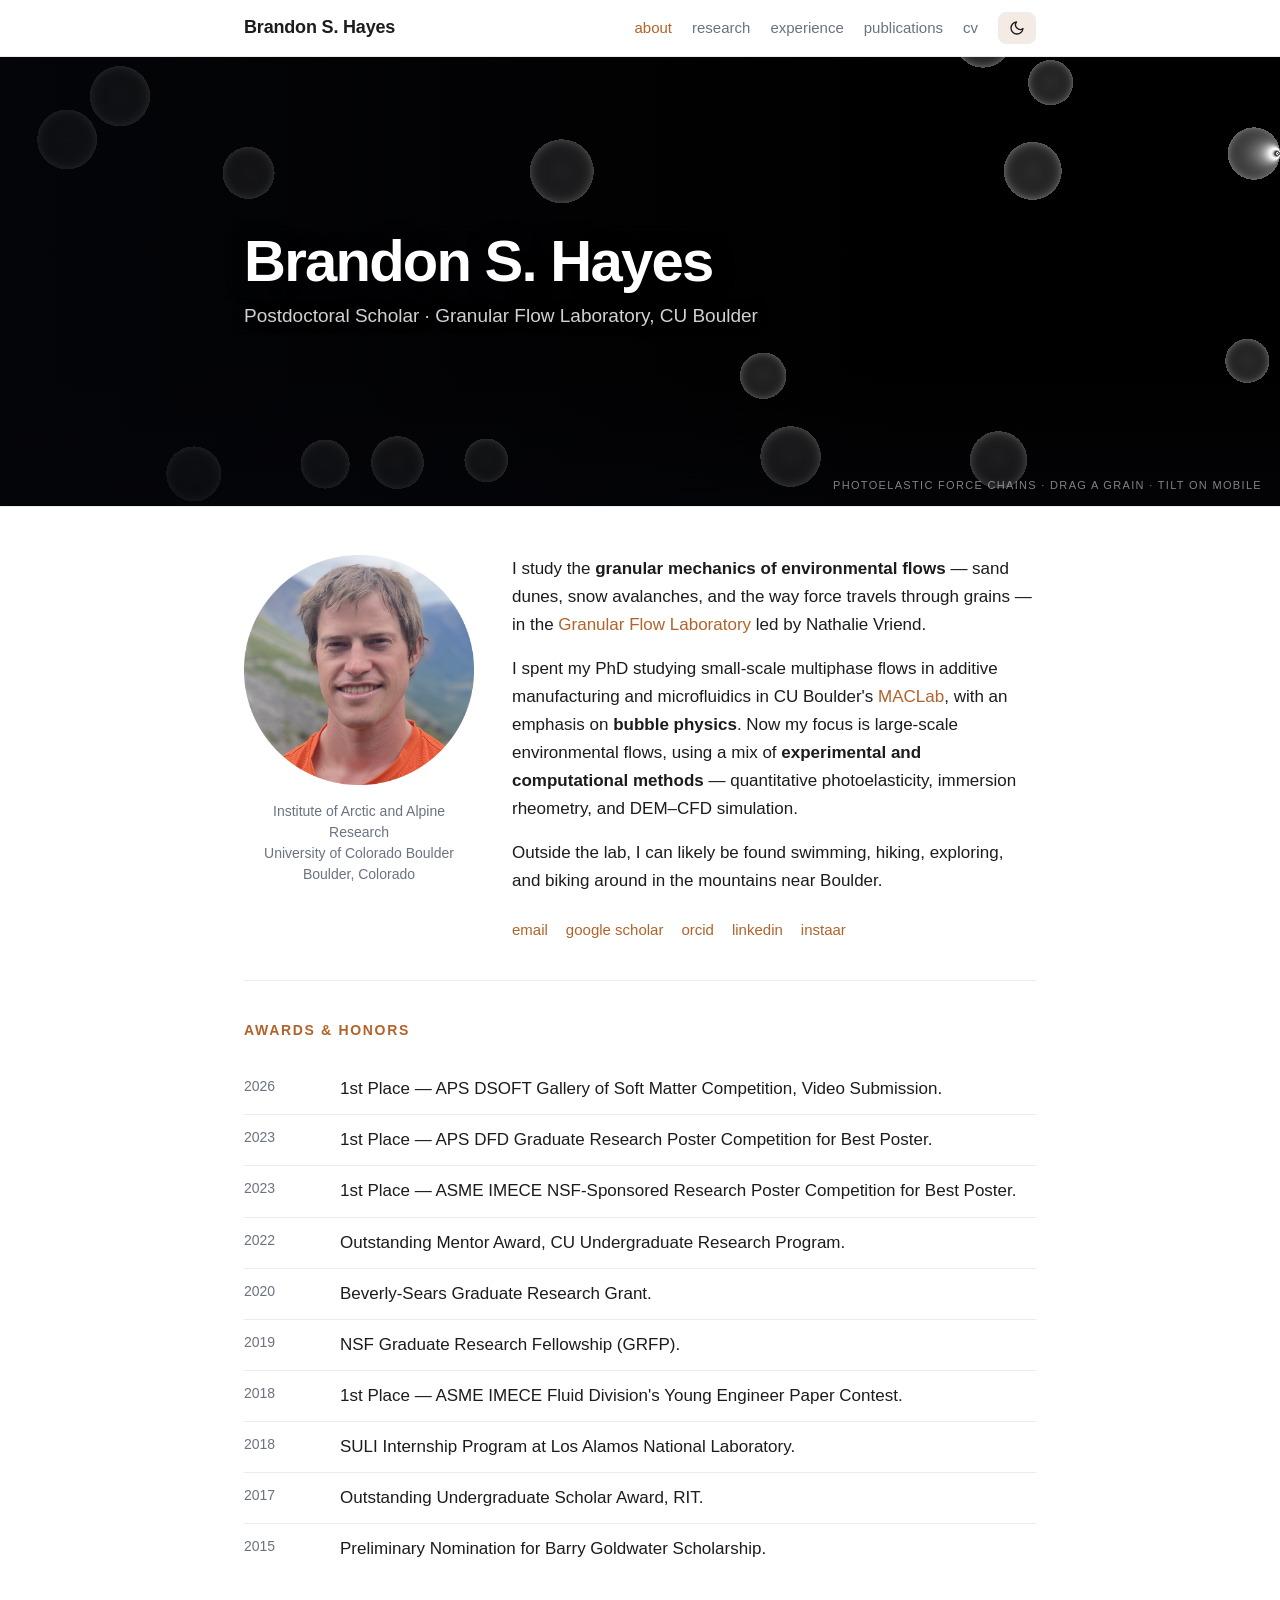
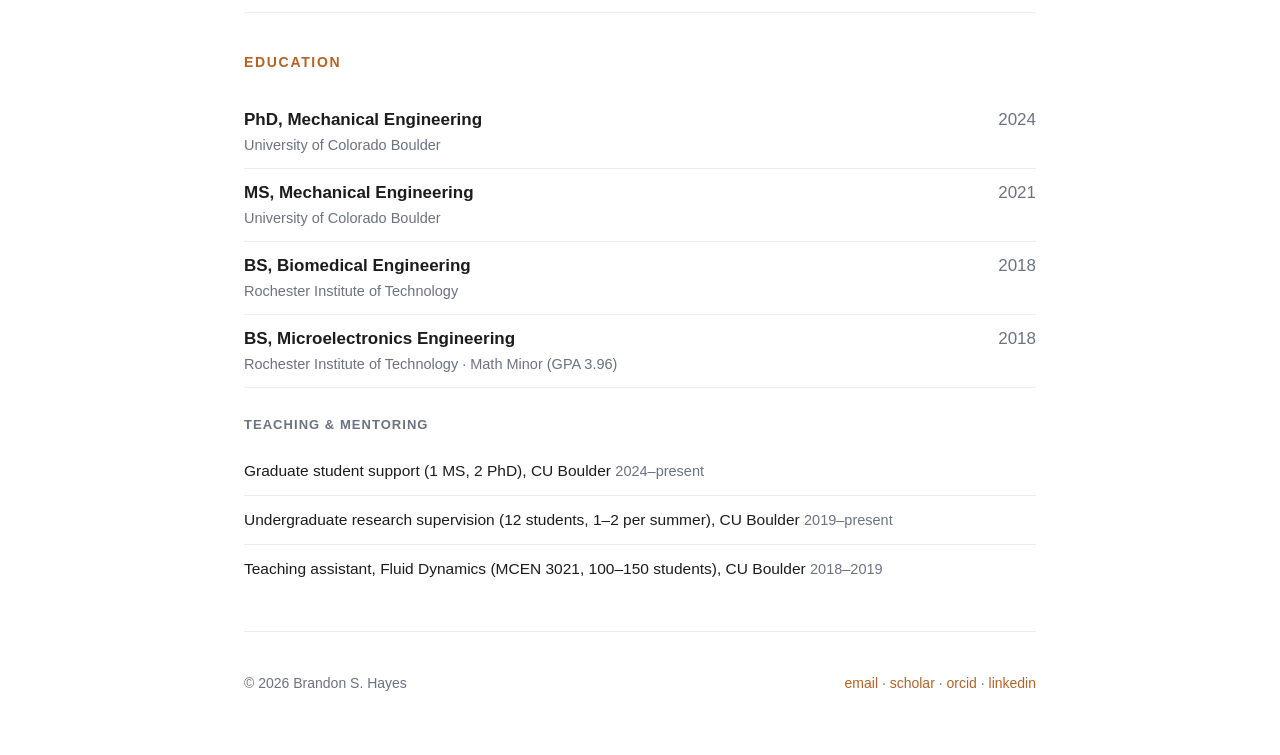
==== commit 3b51b341: "Add files via upload" ====
--- a/index.html
+++ b/index.html
@@ -39,7 +39,7 @@
       <h1>Brandon S. Hayes</h1>
       <p class="subtitle">Postdoctoral Scholar &middot; Granular Flow Laboratory, CU Boulder</p>
     </div>
-    <span class="banner-caption">Photoelastic force chains &middot; drag a grain</span>
+    <span class="banner-caption">Photoelastic force chains &middot; drag a grain &middot; tilt on mobile</span>
   </div>
 
   <div class="wrap">
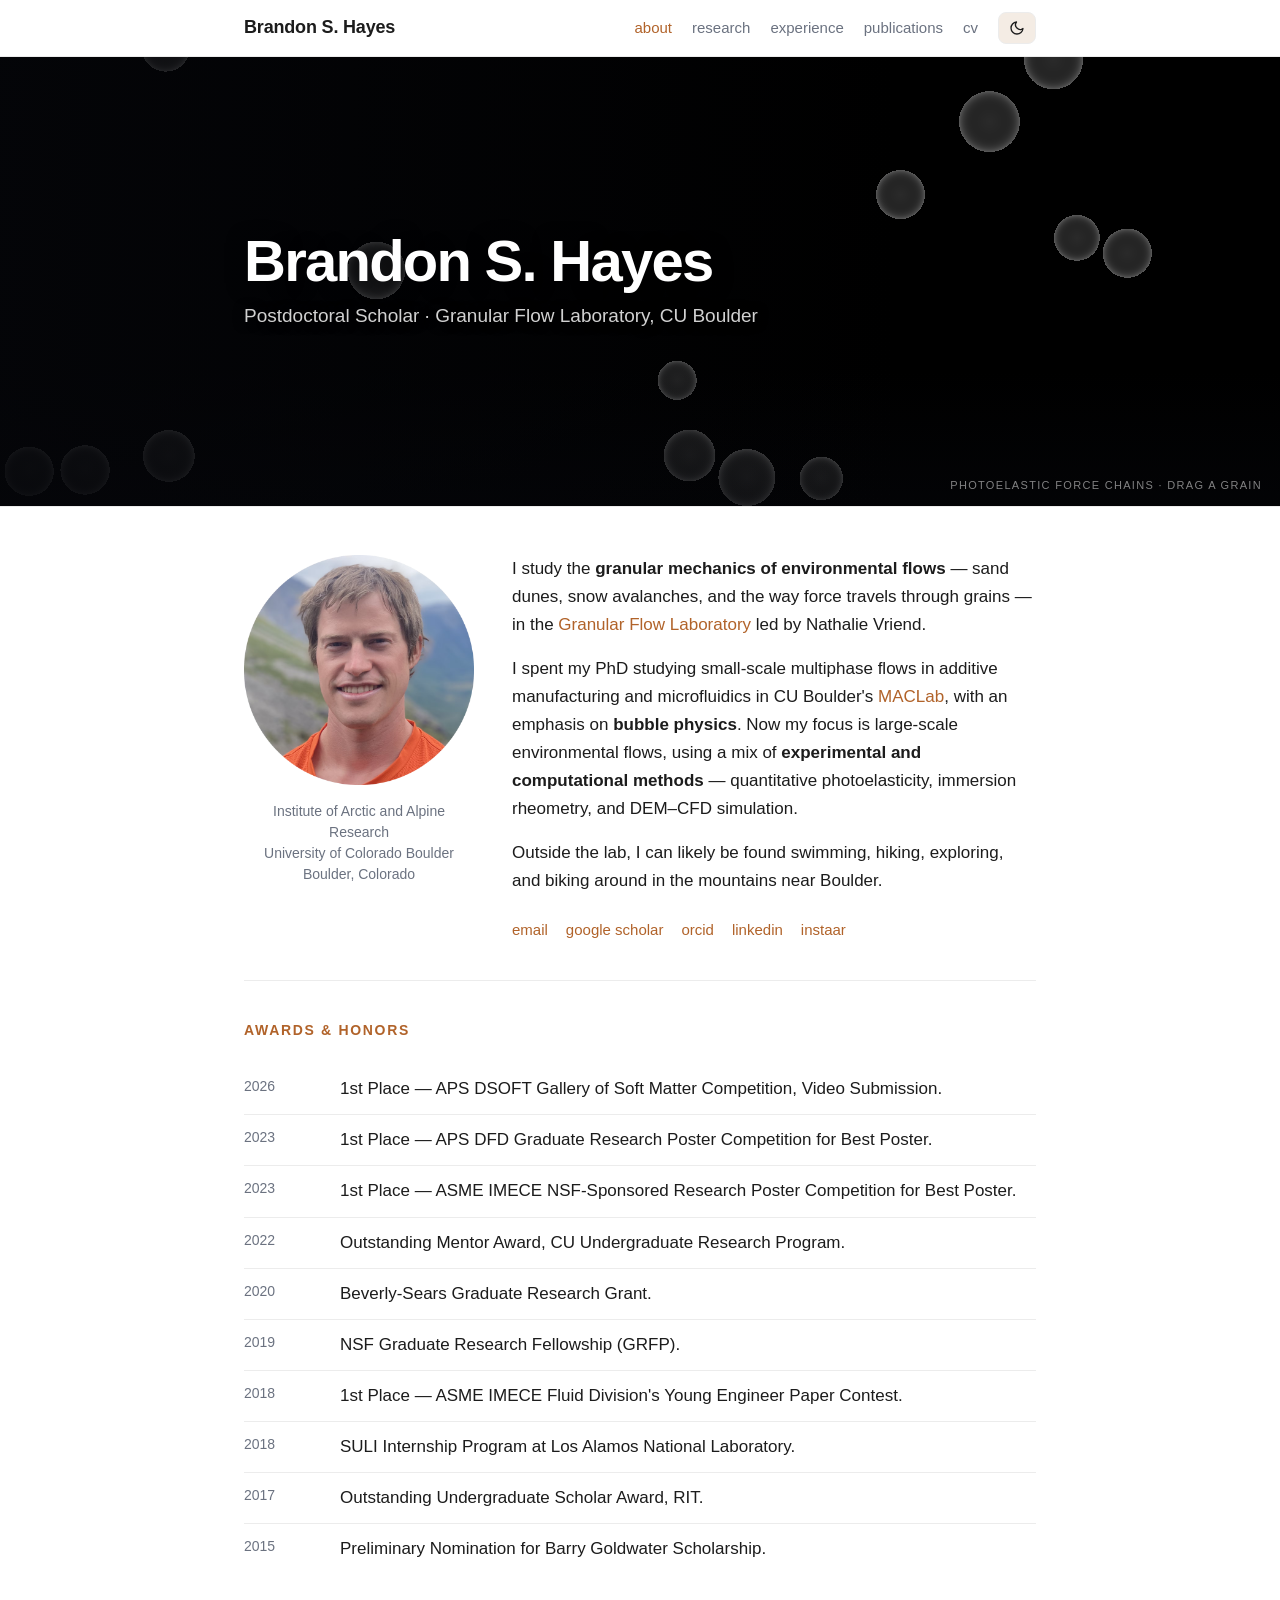
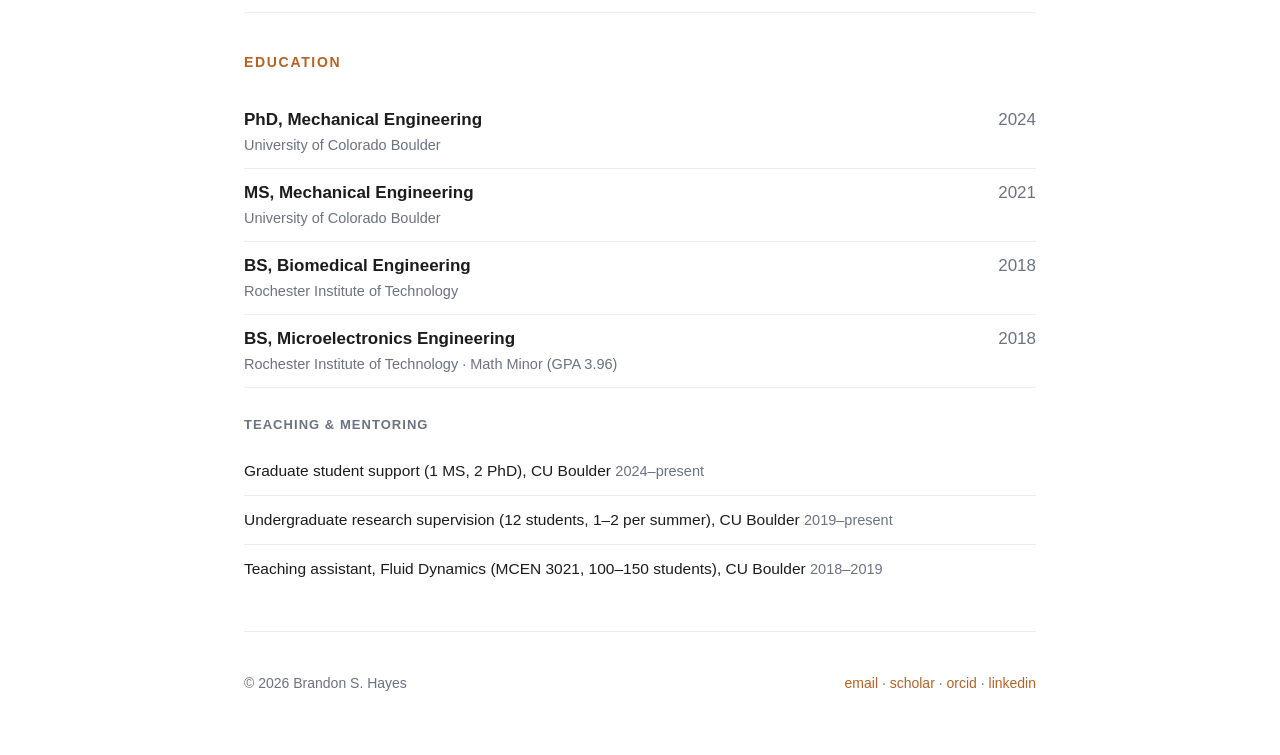
==== commit 4677a63d: "Add files via upload" ====
--- a/index.html
+++ b/index.html
@@ -39,7 +39,7 @@
       <h1>Brandon S. Hayes</h1>
       <p class="subtitle">Postdoctoral Scholar &middot; Granular Flow Laboratory, CU Boulder</p>
     </div>
-    <span class="banner-caption">Photoelastic force chains &middot; drag a grain &middot; tilt on mobile</span>
+    <span class="banner-caption">Photoelastic force chains &middot; drag a grain</span>
   </div>
 
   <div class="wrap">
